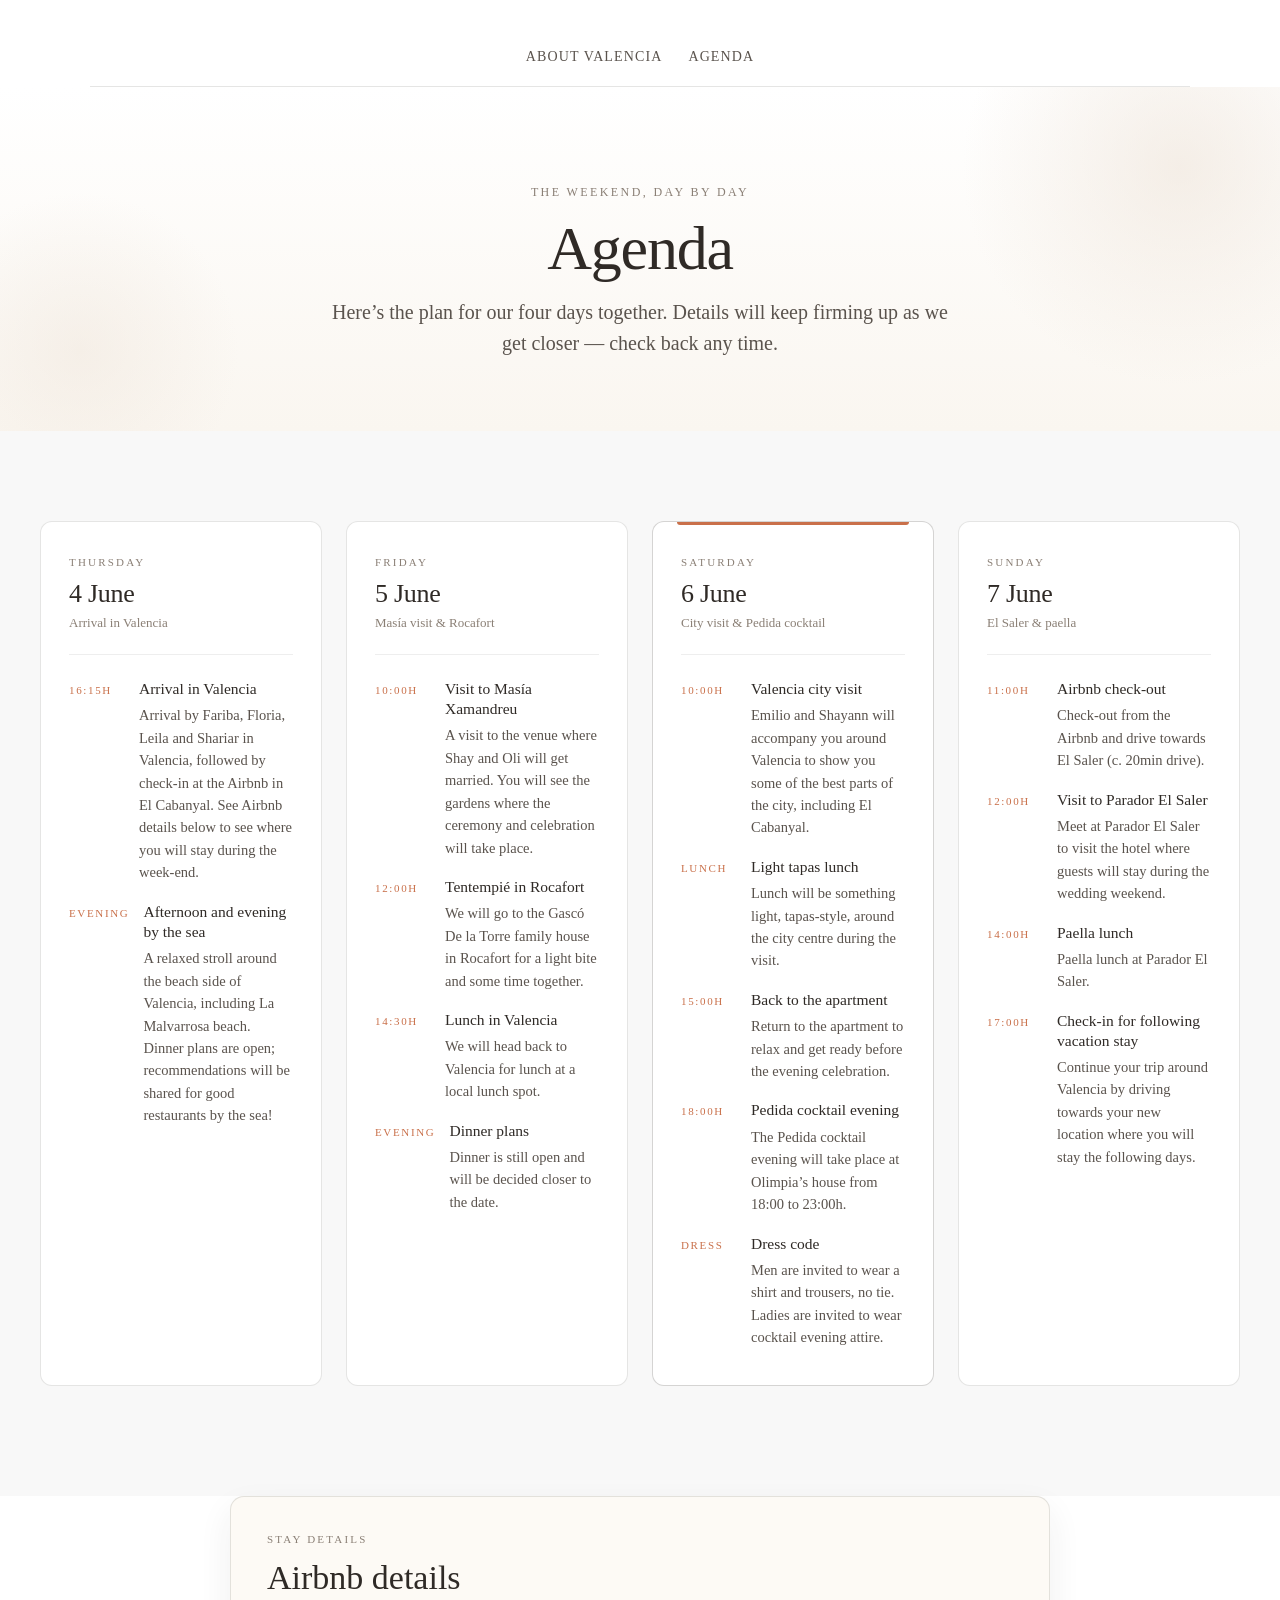
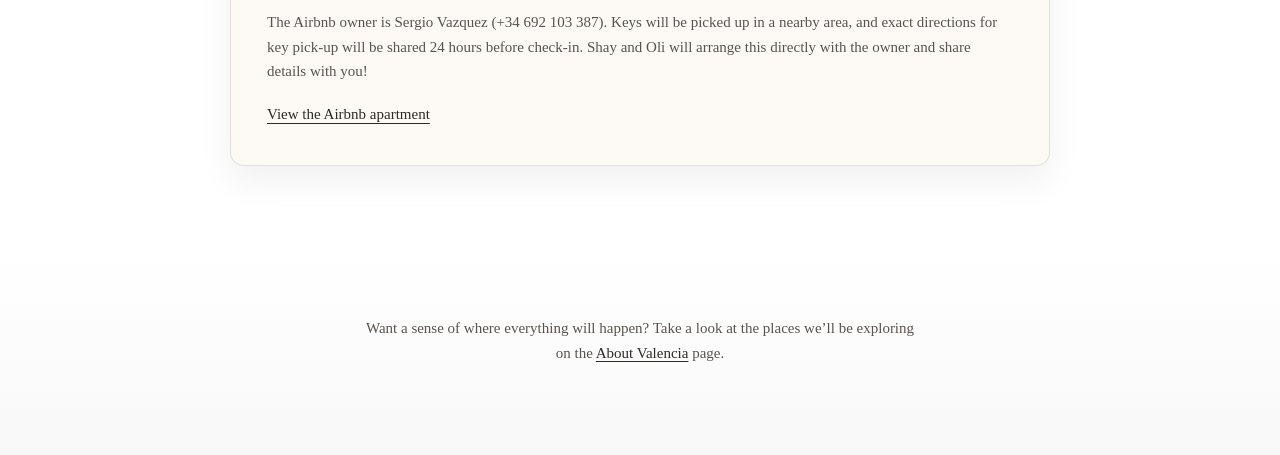
==== docs/agenda.html @ 61e5e41d "Update agenda timing" ====
<!DOCTYPE html>
<html lang="en">
<head>
  <meta charset="UTF-8" />
  <meta name="viewport" content="width=device-width, initial-scale=1.0" />
  <title>Agenda &mdash; Our Pedida Weekend</title>
  <link rel="stylesheet" href="./styles/main.css" />
  <style>
    :root {
      --dark: #2f2a26;
      --mid: #5a534d;
      --muted: #8a7f75;
      --soft-bg: #f8f8f8;
      --warm-tan: #eee4d9;
      --cream: #fdfaf5;
      --accent: #c9704a;
      --border: rgba(47, 42, 38, 0.12);
      --border-soft: rgba(47, 42, 38, 0.08);
      --border-strong: rgba(47, 42, 38, 0.2);
    }

    main section h2 { text-align: left; }
    main section { margin: 0; padding: 0; }

    /* ───────── HERO / INTRO ───────── */
    .ag-hero {
      position: relative;
      padding: 96px 24px 72px;
      text-align: center;
      background: linear-gradient(180deg, #ffffff 0%, #faf6f0 100%);
      overflow: hidden;
    }
    .ag-hero::before {
      content: '';
      position: absolute;
      top: -140px; right: -120px;
      width: 440px; height: 440px;
      border-radius: 50%;
      background: radial-gradient(circle, rgba(238, 228, 217, 0.6) 0%, transparent 70%);
      pointer-events: none;
    }
    .ag-hero::after {
      content: '';
      position: absolute;
      bottom: -80px; left: -80px;
      width: 320px; height: 320px;
      border-radius: 50%;
      background: radial-gradient(circle, rgba(238, 228, 217, 0.45) 0%, transparent 70%);
      pointer-events: none;
    }
    .ag-eyebrow {
      position: relative;
      z-index: 1;
      margin: 0 0 14px;
      font-size: 12px;
      letter-spacing: 0.2em;
      text-transform: uppercase;
      color: var(--muted);
    }
    .ag-hero h1 {
      position: relative;
      z-index: 1;
      margin: 0 0 18px;
      font-size: clamp(38px, 5.4vw, 62px);
      font-weight: 400;
      line-height: 1.0;
      letter-spacing: -0.02em;
      color: var(--dark);
      text-align: center;
    }
    .ag-hero-subtitle {
      position: relative;
      z-index: 1;
      margin: 0 auto;
      max-width: 620px;
      font-size: clamp(17px, 2vw, 20px);
      font-weight: 400;
      color: var(--mid);
      line-height: 1.55;
      text-align: center;
    }

    /* ───────── DAY GRID ───────── */
    .ag-days {
      background: var(--soft-bg);
      padding: 90px 24px 110px;
    }
    .ag-grid {
      max-width: 1200px;
      margin: 0 auto;
      display: grid;
      grid-template-columns: repeat(4, 1fr);
      gap: 24px;
    }
    .ag-day {
      position: relative;
      background: #fff;
      border: 1px solid var(--border);
      border-radius: 12px;
      padding: 32px 28px 36px;
      display: flex;
      flex-direction: column;
      min-height: 320px;
      transition: transform 0.3s ease, box-shadow 0.3s ease;
    }
    .ag-day:hover {
      transform: translateY(-2px);
      box-shadow: 0 12px 30px rgba(47, 42, 38, 0.08);
    }
    .ag-day-header {
      padding-bottom: 20px;
      margin-bottom: 24px;
      border-bottom: 1px solid var(--border-soft);
    }
    .ag-day-weekday {
      display: block;
      font-size: 11px;
      letter-spacing: 0.2em;
      text-transform: uppercase;
      color: var(--muted);
      margin: 0 0 10px;
    }
    .ag-day-date {
      display: block;
      font-size: 26px;
      font-weight: 400;
      line-height: 1;
      color: var(--dark);
      letter-spacing: -0.01em;
    }
    .ag-day-date-sub {
      display: block;
      margin-top: 6px;
      font-size: 13px;
      color: var(--muted);
    }

    .ag-slots {
      display: flex;
      flex-direction: column;
      gap: 18px;
      flex: 1;
    }
    .ag-slot {
      display: flex;
      gap: 14px;
      align-items: baseline;
    }
    .ag-slot-time {
      flex-shrink: 0;
      min-width: 56px;
      font-size: 11px;
      letter-spacing: 0.15em;
      text-transform: uppercase;
      color: var(--accent);
      font-weight: 500;
      padding-top: 2px;
    }
    .ag-slot-body strong {
      display: block;
      font-size: 15.5px;
      font-weight: 500;
      color: var(--dark);
      margin-bottom: 5px;
      line-height: 1.3;
    }
    .ag-slot-body p {
      margin: 0;
      font-size: 14.5px;
      color: var(--mid);
      line-height: 1.55;
    }

    .ag-tbd {
      font-size: 13px;
      color: var(--muted);
      font-style: italic;
      line-height: 1.5;
      margin: 0;
    }

    /* a subtle accent stripe on the "main" day to mark it — totally optional */
    .ag-day--main {
      border-color: var(--border-strong);
    }
    .ag-day--main::before {
      content: '';
      position: absolute;
      top: 0;
      left: 24px;
      right: 24px;
      height: 3px;
      background: var(--accent);
      border-radius: 0 0 3px 3px;
    }

    /* ───────── NOTE ───────── */
    .ag-note {
      background: linear-gradient(180deg, #ffffff 0%, #f8f8f8 100%);
      padding: 60px 24px 90px;
      text-align: center;
    }
    .ag-note p {
      max-width: 560px;
      margin: 0 auto;
      font-size: 15px;
      color: var(--mid);
      line-height: 1.65;
    }
    .ag-note a {
      color: var(--dark);
      text-decoration: underline;
      text-decoration-thickness: 1px;
      text-underline-offset: 3px;
    }

    /* ───────── DETAILS CARD ───────── */
    .ag-details {
      background: #ffffff;
      padding: 0 24px 90px;
    }

    .ag-details-card {
      max-width: 820px;
      margin: 0 auto;
      padding: 34px 36px 38px;
      background: var(--cream);
      border: 1px solid var(--border);
      border-radius: 14px;
      box-shadow: 0 14px 34px rgba(47, 42, 38, 0.07);
    }

    .ag-details-kicker {
      display: block;
      margin-bottom: 12px;
      font-size: 11px;
      letter-spacing: 0.2em;
      text-transform: uppercase;
      color: var(--muted);
    }

    .ag-details-card h2 {
      margin: 0 0 14px;
      font-size: clamp(26px, 3vw, 34px);
      font-weight: 400;
      color: var(--dark);
      text-align: left;
    }

    .ag-details-card p {
      margin: 0;
      font-size: 15px;
      line-height: 1.65;
      color: var(--mid);
    }

    .ag-details-link {
      margin-top: 18px !important;
    }

    .ag-details-link a {
      color: var(--dark);
      text-decoration: underline;
      text-decoration-thickness: 1px;
      text-underline-offset: 4px;
      font-size: 15px;
    }

    @media (max-width: 600px) {
      .ag-details {
        padding: 0 20px 76px;
      }

      .ag-details-card {
        padding: 28px 24px 32px;
      }
    }

    /* SCROLL REVEAL */
    .r {
      opacity: 0;
      transform: translateY(28px);
      transition: opacity 0.75s ease, transform 0.75s ease;
    }
    .r.on { opacity: 1; transform: none; }
    .d1 { transition-delay: 0.1s; }
    .d2 { transition-delay: 0.22s; }
    .d3 { transition-delay: 0.36s; }
    .d4 { transition-delay: 0.52s; }

    /* ───────── RESPONSIVE ───────── */
    @media (max-width: 1000px) {
      .ag-grid { grid-template-columns: repeat(2, 1fr); }
    }
    @media (max-width: 600px) {
      .ag-grid { grid-template-columns: 1fr; }
      .ag-days { padding: 64px 20px 80px; }
      .ag-hero { padding: 72px 20px 56px; }
    }
  </style>
</head>

<body>
  <header class="site-header">
    <nav class="main-nav">
      <a href="index.html">About Valencia</a>
      <a href="agenda.html">Agenda</a>
    </nav>
  </header>

  <main>

    <!-- ───────── HERO / INTRO ───────── -->
    <section class="ag-hero">
      <p class="ag-eyebrow">The Weekend, Day by Day</p>
      <h1>Agenda</h1>
      <p class="ag-hero-subtitle">
        Here&rsquo;s the plan for our four days together. Details will keep firming up
        as we get closer &mdash; check back any time.
      </p>
    </section>

    <!-- ───────── 4-DAY GRID ───────── -->
    <section class="ag-days">
      <div class="ag-grid">

        <!-- THURSDAY -->
        <div class="ag-day r d1">
          <div class="ag-day-header">
            <span class="ag-day-weekday">Thursday</span>
            <span class="ag-day-date">4 June</span>
            <span class="ag-day-date-sub">Arrival in Valencia</span>
          </div>

          <div class="ag-slots">
            <div class="ag-slot">
              <span class="ag-slot-time">16:15h</span>
              <div class="ag-slot-body">
                <strong>Arrival in Valencia</strong>
                <p>Arrival by Fariba, Floria, Leila and Shariar in Valencia, followed by check-in at the Airbnb in El Cabanyal. See Airbnb details below to see where you will stay during the week-end.</p>
              </div>
            </div>

            <div class="ag-slot">
              <span class="ag-slot-time">Evening</span>
              <div class="ag-slot-body">
                <strong>Afternoon and evening by the sea</strong>
                <p>A relaxed stroll around the beach side of Valencia, including La Malvarrosa beach. Dinner plans are open; recommendations will be shared for good restaurants by the sea!</p>
              </div>
            </div>
          </div>
        </div>

        <!-- FRIDAY -->
        <div class="ag-day r d2">
          <div class="ag-day-header">
            <span class="ag-day-weekday">Friday</span>
            <span class="ag-day-date">5 June</span>
            <span class="ag-day-date-sub">Masía visit & Rocafort</span>
          </div>

          <div class="ag-slots">
            <div class="ag-slot">
              <span class="ag-slot-time">10:00h</span>
              <div class="ag-slot-body">
                <strong>Visit to Masía Xamandreu</strong>
                <p>A visit to the venue where Shay and Oli will get married. You will see the gardens where the ceremony and celebration will take place.</p>
              </div>
            </div>

            <div class="ag-slot">
              <span class="ag-slot-time">12:00h</span>
              <div class="ag-slot-body">
                <strong>Tentempié in Rocafort</strong>
                <p>We will go to the Gascó De la Torre family house in Rocafort for a light bite and some time together.</p>
              </div>
            </div>

            <div class="ag-slot">
              <span class="ag-slot-time">14:30h</span>
              <div class="ag-slot-body">
                <strong>Lunch in Valencia</strong>
                <p>We will head back to Valencia for lunch at a local lunch spot.</p>
              </div>
            </div>

            <div class="ag-slot">
              <span class="ag-slot-time">Evening</span>
              <div class="ag-slot-body">
                <strong>Dinner plans</strong>
                <p>Dinner is still open and will be decided closer to the date.</p>
              </div>
            </div>
          </div>
        </div>

        <!-- SATURDAY -->
        <div class="ag-day ag-day--main r d3">
          <div class="ag-day-header">
            <span class="ag-day-weekday">Saturday</span>
            <span class="ag-day-date">6 June</span>
            <span class="ag-day-date-sub">City visit & Pedida cocktail</span>
          </div>

          <div class="ag-slots">
            <div class="ag-slot">
              <span class="ag-slot-time">10:00h</span>
              <div class="ag-slot-body">
                <strong>Valencia city visit</strong>
                <p>Emilio and Shayann will accompany you around Valencia to show you some of the best parts of the city, including El Cabanyal.</p>
              </div>
            </div>

            <div class="ag-slot">
              <span class="ag-slot-time">Lunch</span>
              <div class="ag-slot-body">
                <strong>Light tapas lunch</strong>
                <p>Lunch will be something light, tapas-style, around the city centre during the visit.</p>
              </div>
            </div>

            <div class="ag-slot">
              <span class="ag-slot-time">15:00h</span>
              <div class="ag-slot-body">
                <strong>Back to the apartment</strong>
                <p>Return to the apartment to relax and get ready before the evening celebration.</p>
              </div>
            </div>

            <div class="ag-slot">
              <span class="ag-slot-time">18:00h</span>
              <div class="ag-slot-body">
                <strong>Pedida cocktail evening</strong>
                <p>The Pedida cocktail evening will take place at Olimpia’s house from 18:00 to 23:00h.</p>
              </div>
            </div>

            <div class="ag-slot">
              <span class="ag-slot-time">Dress</span>
              <div class="ag-slot-body">
                <strong>Dress code</strong>
                <p>Men are invited to wear a shirt and trousers, no tie. Ladies are invited to wear cocktail evening attire.</p>
              </div>
            </div>
          </div>
        </div>

        <!-- SUNDAY -->
        <div class="ag-day r d4">
          <div class="ag-day-header">
            <span class="ag-day-weekday">Sunday</span>
            <span class="ag-day-date">7 June</span>
            <span class="ag-day-date-sub">El Saler & paella</span>
          </div>

          <div class="ag-slots">
            <div class="ag-slot">
              <span class="ag-slot-time">11:00h</span>
              <div class="ag-slot-body">
                <strong>Airbnb check-out</strong>
                <p>Check-out from the Airbnb and drive towards El Saler (c. 20min drive).</p>
              </div>
            </div>

            <div class="ag-slot">
              <span class="ag-slot-time">12:00h</span>
              <div class="ag-slot-body">
                <strong>Visit to Parador El Saler</strong>
                <p>Meet at Parador El Saler to visit the hotel where guests will stay during the wedding weekend.</p>
              </div>
            </div>

            <div class="ag-slot">
              <span class="ag-slot-time">14:00h</span>
              <div class="ag-slot-body">
                <strong>Paella lunch</strong>
                <p>Paella lunch at Parador El Saler.</p>
              </div>
            </div>

            <div class="ag-slot">
              <span class="ag-slot-time">17:00h</span>
              <div class="ag-slot-body">
                <strong>Check-in for following vacation stay</strong>
                <p>Continue your trip around Valencia by driving towards your new location where you will stay the following days.</p>
              </div>
            </div>
          </div>
        </div>

      </div>
    </section>

    <!-- ───────── AIRBNB DETAILS ───────── -->
    <section class="ag-details">
      <div class="ag-details-card r">
        <span class="ag-details-kicker">Stay details</span>
        <h2>Airbnb details</h2>
        <p>
          The Airbnb owner is Sergio Vazquez (+34 692 103 387). Keys will be picked up
          in a nearby area, and exact directions for key pick-up will be shared 24 hours
          before check-in. Shay and Oli will arrange this directly with the owner and share details with you!
        </p>

        <p class="ag-details-link">
          <a href="https://www.airbnb.fr/rooms/1214358333175809267?source_impression_id=p3_1777212299_P3aFvjRZ6DGGlvDg" target="_blank" rel="noopener noreferrer">
            View the Airbnb apartment
          </a>
        </p>
      </div>
    </section>

    <!-- ───────── FOOTER NOTE ───────── -->
    <section class="ag-note">
      <p class="r">
        Want a sense of where everything will happen? Take a look at the places we&rsquo;ll
        be exploring on the <a href="index.html">About Valencia</a> page.
      </p>
    </section>

  </main>

  <script>
    // Fade-in on scroll, same pattern as event-details.html
    (function () {
      var obs = new IntersectionObserver(function (entries) {
        entries.forEach(function (e) {
          if (e.isIntersecting) {
            e.target.classList.add('on');
            obs.unobserve(e.target);
          }
        });
      }, { threshold: 0.1 });
      document.querySelectorAll('.r').forEach(function (el) { obs.observe(el); });
    })();
  </script>
</body>
</html>
---- docs/styles/main.css ----
* {
    box-sizing: border-box;
  }
  
  html {
    scroll-behavior: smooth;
  }
  
  body {
    margin: 0;
    font-family: "Georgia", "Times New Roman", serif;
    background-color: #ffffff;
    color: #2f2a26;
    line-height: 1.6;
  }
  
  a {
    color: inherit;
  }
  
  img {
    max-width: 100%;
    display: block;
  }
  
  main {
    width: 100%;
  }
  
  /* ---------- Header ---------- */
  .site-header {
    position: sticky;
    top: 0;
    z-index: 1000;
    padding: 28px 24px 0;
    background-color: #ffffff;
  }
  
  .main-nav {
    max-width: 1100px;
    margin: 0 auto;
    padding: 18px 0;
    border-bottom: 1px solid rgba(47, 42, 38, 0.12);
    display: flex;
    justify-content: center;
    flex-wrap: wrap;
    gap: 26px;
    background-color: #ffffff;
  }
  
  .main-nav a {
    text-decoration: none;
    font-size: 14px;
    letter-spacing: 0.08em;
    text-transform: uppercase;
    color: #5a534d;
  }
  
  .main-nav a:hover {
    color: #1f1a17;
  }
  
  /* ---------- Hero ---------- */
  .hero {
    width: 100%;
    margin: 0;
    padding: 0;
    text-align: center;
  }
  
  .hero-fullscreen {
    padding-bottom: 0;
  }
  
  .hero-fullscreen .hero-image {
    position: relative;
    width: 100%;
    height: 92vh;
    min-height: 560px;
    overflow: hidden;
  }
  
  .hero-fullscreen .hero-image img {
    width: 100%;
    height: 100%;
    object-fit: cover;
  }
  
  .hero-gradient {
    position: absolute;
    left: 0;
    right: 0;
    bottom: 0;
    height: 45%;
    background: linear-gradient(
      to bottom,
      rgba(0, 0, 0, 0) 0%,
      rgba(0, 0, 0, 0.35) 55%,
      rgba(0, 0, 0, 0.7) 100%
    );
    pointer-events: none;
    z-index: 1;
  }
  
  .hero-overlay-bottom {
    position: absolute;
    bottom: 9%;
    left: 50%;
    transform: translateX(-50%);
    text-align: center;
    width: calc(100% - 48px);
    max-width: 760px;
    padding: 0 24px;
    z-index: 2;
  }
  
  .eyebrow,
  .section-label,
  .map-step-label {
    margin: 0 0 16px;
    font-size: 12px;
    letter-spacing: 0.2em;
    text-transform: uppercase;
    color: #8a7f75;
  }
  
  .hero-overlay-bottom .eyebrow {
    color: #ffffff;
    text-shadow: 0 2px 12px rgba(0, 0, 0, 0.28);
  }
  
  .hero-overlay-bottom h1 {
    margin: 0;
    font-size: clamp(36px, 6vw, 78px);
    font-weight: 400;
    line-height: 1;
    letter-spacing: -0.02em;
    color: #ffffff;
    text-shadow: 0 2px 18px rgba(0, 0, 0, 0.4);
  }
  
  .hero-date-line {
    margin: 20px 0 6px;
    font-size: clamp(16px, 1.8vw, 20px);
    letter-spacing: 0.24em;
    text-transform: uppercase;
    color: #ffffff;
    text-shadow: 0 2px 14px rgba(0, 0, 0, 0.4);
  }
  
  .hero-location-line {
    margin: 0;
    font-size: clamp(12px, 1.2vw, 14px);
    letter-spacing: 0.3em;
    text-transform: uppercase;
    color: #ffffff;
    opacity: 0.92;
    text-shadow: 0 2px 14px rgba(0, 0, 0, 0.4);
  }
  
  @keyframes heroFadeIn {
    from { opacity: 0; }
    to { opacity: 1; }
  }
  
  @keyframes heroZoom {
    from { transform: scale(1.08); }
    to { transform: scale(1); }
  }
  
  @keyframes overlayRise {
    from { opacity: 0; transform: translateX(-50%) translateY(18px); }
    to { opacity: 1; transform: translateX(-50%) translateY(0); }
  }
  
  @keyframes scrollBounce {
    0%, 100% { transform: translate(-50%, 0); opacity: 0.85; }
    50% { transform: translate(-50%, 8px); opacity: 1; }
  }
  
  .hero-animate {
    animation: heroFadeIn 1.2s ease-out both;
  }
  
  .hero-animate img {
    animation: heroZoom 9s ease-out both;
  }
  
  .hero-animate .hero-overlay-bottom {
    animation: overlayRise 1.4s ease-out 0.5s both;
  }
  
  .scroll-indicator {
    position: absolute;
    left: 50%;
    bottom: 32px;
    transform: translateX(-50%);
    display: flex;
    flex-direction: column;
    align-items: center;
    gap: 8px;
    color: #ffffff;
    text-decoration: none;
    z-index: 3;
    animation: scrollBounce 2.2s ease-in-out infinite;
  }
  
  .scroll-indicator-label {
    font-size: 11px;
    letter-spacing: 0.3em;
    text-transform: uppercase;
    text-shadow: 0 2px 10px rgba(0, 0, 0, 0.35);
  }
  
  .scroll-indicator-arrow {
    width: 1px;
    height: 38px;
    background: linear-gradient(to bottom, rgba(255, 255, 255, 0.9), rgba(255, 255, 255, 0));
  }
  
  .scroll-indicator-arrow::after {
    content: "";
    display: block;
    width: 10px;
    height: 10px;
    margin: 30px auto 0;
    border-right: 1px solid rgba(255, 255, 255, 0.9);
    border-bottom: 1px solid rgba(255, 255, 255, 0.9);
    transform: rotate(45deg);
  }
  
  /* ---------- Title block ---------- */
  .hero-title-block {
    text-align: center;
    padding: 64px 24px 40px;
    background: linear-gradient(180deg, #ffffff 0%, #f8f8f8 100%);
    position: relative;
    overflow: hidden;
  }
  
  .hero-title-block::before {
    content: "";
    position: absolute;
    top: -120px;
    right: -100px;
    width: 420px;
    height: 420px;
    border-radius: 50%;
    background: radial-gradient(circle, rgba(238, 228, 217, 0.55) 0%, transparent 70%);
    pointer-events: none;
  }
  
  .hero-title-block::after {
    content: "";
    position: absolute;
    bottom: -80px;
    left: -80px;
    width: 320px;
    height: 320px;
    border-radius: 50%;
    background: radial-gradient(circle, rgba(238, 228, 217, 0.45) 0%, transparent 70%);
    pointer-events: none;
  }
  
  .hero-title-eyebrow {
    margin: 0 0 14px;
    font-size: 12px;
    letter-spacing: 0.2em;
    text-transform: uppercase;
    color: #8a7f75;
    position: relative;
    z-index: 1;
  }
  
  .hero-title-block h1 {
    margin: 0 0 14px;
    font-size: clamp(34px, 4.6vw, 54px);
    font-weight: 400;
    line-height: 1;
    letter-spacing: -0.02em;
    color: #2f2a26;
    position: relative;
    z-index: 1;
  }
  
  .hero-title-subtitle {
    margin: 0;
    font-size: clamp(16px, 1.8vw, 19px);
    color: #5a534d;
    line-height: 1.5;
    position: relative;
    z-index: 1;
  }
  
  /* ---------- General sections ---------- */
  .overview-section,
  .map-story-section,
  .planning-section {
    padding: 80px 24px 90px;
  }
  
  .overview-heading,
  .map-story-intro,
  .planning-card,
  .weekend-table,
  .map-story-layout {
    max-width: 1100px;
    margin-left: auto;
    margin-right: auto;
  }
  
  .overview-heading {
    margin-bottom: 24px;
  }
  
  .overview-heading .section-label,
  .overview-heading h2 {
    text-align: center;
  }
  
  section h2 {
    margin: 0 0 12px;
    font-size: clamp(34px, 4vw, 54px);
    font-weight: 400;
    line-height: 1.05;
  }
  
  .map-story-intro {
    max-width: 760px;
    text-align: center;
    margin-bottom: 42px;
  }
  
  .map-story-intro p,
  .planning-card p {
    font-size: 18px;
    color: #5a534d;
  }
  
  /* ---------- Agenda table ---------- */
  .weekend-table {
    width: 100%;
    max-width: 900px;
    margin-top: 30px;
    border-collapse: collapse;
    background-color: #fff;
    color: #111;
    font-size: 0.98rem;
  }
  
  .weekend-table th,
  .weekend-table td {
    padding: 18px 20px;
    text-align: left;
    vertical-align: top;
    border-bottom: 1px solid #d9d9d9;
  }
  
  .weekend-table th {
    font-weight: 600;
    text-transform: uppercase;
    letter-spacing: 0.08em;
    font-size: 0.78rem;
    color: #444;
  }
  
  .weekend-table tr:first-child th {
    border-top: 1px solid #111;
  }
  
  .weekend-table tr:last-child td {
    border-bottom: 1px solid #111;
  }
  
  .weekend-table td:first-child {
    width: 18%;
    font-weight: 600;
    white-space: nowrap;
  }
  
  .weekend-table td:nth-child(2) {
    width: 30%;
  }
  
  .weekend-table td:nth-child(3) {
    width: 52%;
  }
  
  /* ---------- Map story ---------- */
  .map-story-layout {
    display: grid;
    grid-template-columns: minmax(0, 1.05fr) minmax(320px, 0.95fr);
    gap: 46px;
    align-items: start;
  }
  
  .map-visual {
    position: relative;
  }
  
  .map-visual-sticky {
    position: sticky;
    top: 118px;
  }
  
  .map-frame {
    position: relative;
    width: 100%;
    border-radius: 28px;
    overflow: hidden;
    background: #f8f8f8;
    border: 1px solid rgba(47, 42, 38, 0.08);
    box-shadow: 0 18px 50px rgba(47, 42, 38, 0.08);
  }
  
  .map-image {
    width: 100%;
    height: auto;
  }
  
  .map-pin {
    position: absolute;
    width: 28px;
    height: 28px;
    border-radius: 50%;
    border: 1px solid rgba(255, 255, 255, 0.95);
    background: #b9715c;
    box-shadow: 0 10px 24px rgba(47, 42, 38, 0.2);
    cursor: pointer;
    transform: translate(-50%, -50%) scale(0.94);
    transition: transform 0.25s ease, box-shadow 0.25s ease, background-color 0.25s ease;
    z-index: 5;
  }
  
  .map-pin::before {
    content: "";
    position: absolute;
    inset: 6px;
    border-radius: 50%;
    background: rgba(255, 255, 255, 0.92);
  }
  
  .map-pin::after {
    content: attr(data-step);
    position: absolute;
    inset: 0;
    display: grid;
    place-items: center;
    font-size: 12px;
    color: #7b4d40;
    font-weight: 400;
  }
  
  .map-pin:hover,
  .map-pin.is-active {
    transform: translate(-50%, -50%) scale(1.12);
    box-shadow: 0 16px 30px rgba(47, 42, 38, 0.26);
    background: #9f5d4b;
  }
  
  .pin-1 { top: 86.5%; left: 84.5%; }
  .pin-2 { top: 40.5%; left: 57%; }
  .pin-3 { top: 44%; left: 79%; }
  .pin-4 { top: 33%; left: 25.5%; }
  .pin-5 { top: 14.5%; left: 46%; }
  
  .map-callout {
    position: absolute;
    max-width: 270px;
    padding: 18px 18px 18px 20px;
    border-radius: 20px;
    background: rgba(255, 252, 247, 0.94);
    border: 1px solid rgba(47, 42, 38, 0.12);
    box-shadow: 0 16px 36px rgba(47, 42, 38, 0.12);
    opacity: 0;
    visibility: hidden;
    transform: translateY(16px);
    transition: opacity 0.35s ease, transform 0.35s ease, visibility 0.35s ease;
    z-index: 4;
  }
  
  .map-callout.is-visible {
    opacity: 1;
    visibility: visible;
    transform: translateY(0);
  }
  
  .map-callout-number {
    display: inline-flex;
    align-items: center;
    justify-content: center;
    width: 30px;
    height: 30px;
    margin-bottom: 10px;
    border-radius: 50%;
    background: #b9715c;
    color: #ffffff;
    font-size: 13px;
  }
  
  .map-callout h3 {
    margin: 0 0 8px;
    font-size: 26px;
    font-weight: 400;
    line-height: 1.05;
  }
  
  .map-callout p {
    margin: 0;
    font-size: 15px;
    color: #5a534d;
    line-height: 1.55;
  }
  
  .callout-1 { right: 3.5%; bottom: 8%; }
  .callout-2 { left: 48%; top: 36%; }
  .callout-3 { right: 2.5%; top: 31%; }
  .callout-4 { left: 4%; top: 22%; }
  .callout-5 { left: 30%; top: 5%; }
  
  .map-story-steps {
    display: flex;
    flex-direction: column;
    gap: 26px;
    padding-top: 12px;
  }
  
  .map-step {
    min-height: 72vh;
    display: flex;
    flex-direction: column;
    justify-content: center;
    padding: 42px 36px;
    border-radius: 28px;
    background: #fbfbfb;
    border: 1px solid rgba(47, 42, 38, 0.08);
    opacity: 0.45;
    transform: scale(0.985);
    transition: opacity 0.3s ease, transform 0.3s ease, background-color 0.3s ease;
  }
  
  .map-step.is-active {
    opacity: 1;
    transform: scale(1);
    background: #ffffff;
  }
  
  .map-step h3 {
    margin: 0 0 16px;
    font-size: clamp(30px, 3vw, 42px);
    font-weight: 400;
    line-height: 1.08;
  }
  
  .map-step p {
    margin: 0 0 16px;
    font-size: 18px;
    color: #5a534d;
  }
  
  .map-step-note {
    color: #7c7269;
    font-style: italic;
  }
  
  /* ---------- About Valencia ---------- */
  .planning-card {
    background: #f8f8f8;
    border-radius: 32px;
    padding: 48px 40px;
    text-align: center;
  }
  
  .planning-links {
    margin-top: 28px;
    display: flex;
    justify-content: center;
    gap: 20px;
    flex-wrap: wrap;
  }
  
  .planning-links a {
    text-decoration: none;
    border-bottom: 1px solid rgba(47, 42, 38, 0.2);
    padding-bottom: 3px;
  }
  
  /* ---------- Contact stripe ---------- */
  .contact-stripe {
    margin: 0;
    padding: 56px 24px 72px;
    text-align: center;
    background: #ececec;
    border-top: 1px solid rgba(47, 42, 38, 0.08);
  }
  
  .contact-stripe .contact-lead {
    margin: 0 0 18px;
    font-size: 20px;
    color: #2f2a26;
    text-align: center;
  }
  
  .contact-stripe .contact-details {
    margin: 0 auto;
    max-width: 900px;
    font-size: 16px;
    color: #4d4640;
    line-height: 1.9;
    text-align: center;
  }
  
  .contact-stripe .contact-divider {
    margin: 0 14px;
    color: #9a9a9a;
  }
  
  .contact-stripe .contact-item {
    white-space: nowrap;
  }
  
  /* ---------- Reduced motion ---------- */
  @media (prefers-reduced-motion: reduce) {
    .hero-animate,
    .hero-animate img,
    .hero-animate .hero-overlay-bottom,
    .scroll-indicator {
      animation: none;
    }
  
    html {
      scroll-behavior: auto;
    }
  
    .map-callout,
    .map-pin,
    .map-step {
      transition: none;
    }
  }
  
  /* ---------- Responsive ---------- */
  @media (max-width: 1100px) {
    .map-story-layout {
      grid-template-columns: 1fr;
      gap: 36px;
    }
  
    .map-visual-sticky {
      position: relative;
      top: 0;
    }
  
    .map-story-steps {
      padding-top: 0;
    }
  
    .map-step {
      min-height: auto;
    }
  }
  
  @media (max-width: 700px) {
    .site-header {
      padding: 20px 16px 0;
    }
  
    .main-nav {
      gap: 16px;
      padding: 16px 0;
    }
  
    .main-nav a {
      font-size: 12px;
      letter-spacing: 0.07em;
    }
  
    .hero-fullscreen .hero-image {
      height: 88vh;
      min-height: 520px;
    }
  
    .hero-gradient {
      height: 50%;
    }
  
    .hero-overlay-bottom {
      bottom: 7%;
      width: calc(100% - 32px);
      padding: 0 16px;
    }
  
    .hero-overlay-bottom h1 {
      font-size: clamp(34px, 10vw, 54px);
    }
  
    .hero-date-line {
      font-size: 14px;
      letter-spacing: 0.2em;
      margin-top: 14px;
    }
  
    .hero-location-line {
      font-size: 11px;
      letter-spacing: 0.24em;
    }
  
    .hero-title-block {
      padding: 44px 20px 32px;
    }
  
    .overview-section,
    .map-story-section,
    .planning-section {
      padding: 64px 20px 72px;
    }
  
    section h2 {
      font-size: 30px;
    }
  
    .weekend-table th,
    .weekend-table td {
      padding: 14px 12px;
      font-size: 14px;
    }
  
    .map-callout {
      display: none;
    }
  
    .map-step {
      padding: 30px 22px;
    }
  
    .map-step h3 {
      font-size: 30px;
    }
  
    .map-step p {
      font-size: 17px;
    }
  
    .contact-stripe {
      padding: 44px 20px 56px;
    }
  
    .contact-stripe .contact-divider {
      display: block;
      margin: 4px 0;
    }
  
    .contact-stripe .contact-item {
      display: inline-block;
    }
  }
  .map-story-layout {
    display: grid;
    grid-template-columns: minmax(320px, 1.05fr) minmax(280px, 0.95fr);
    gap: 3rem;
    align-items: start;
  }
  
  .map-visual-sticky {
    position: sticky;
    top: 6rem;
  }
  
  .map-step {
    min-height: 72vh;
    display: flex;
    flex-direction: column;
    justify-content: center;
    padding: 2rem 0;
    border-top: 1px solid rgba(47, 42, 38, 0.08);
  }
  
  .map-step:first-child {
    border-top: none;
  }
  
  .map-step.is-active {
    opacity: 1;
  }
  
  .map-callout {
    opacity: 0;
    transform: translateY(12px);
    transition: opacity 0.35s ease, transform 0.35s ease;
    pointer-events: none;
  }
  
  .map-callout.is-visible {
    opacity: 1;
    transform: translateY(0);
  }
  
  .map-pin {
    opacity: 0.35;
    transform: scale(0.9);
    transition: opacity 0.3s ease, transform 0.3s ease;
  }
  
  .map-pin.is-active {
    opacity: 1;
    transform: scale(1);
  }
  
  @media (max-width: 900px) {
    .map-story-layout {
      grid-template-columns: 1fr;
    }
  
    .map-visual-sticky {
      position: relative;
      top: auto;
    }
  
    .map-step {
      min-height: auto;
      padding: 1.5rem 0;
    }
  }
  .place-story {
    max-width: 1180px;
    margin: 0 auto;
    padding: 5rem 2rem;
    display: grid;
    grid-template-columns: 1.1fr 0.9fr;
    gap: 3rem;
    align-items: center;
    border-top: 1px solid rgba(47, 42, 38, 0.08);
  }
  
  .place-story-image img {
    width: 100%;
    display: block;
  }
  
  .place-story-copy h2 {
    margin-bottom: 1rem;
  }
  
  .place-story-copy p {
    margin-bottom: 1rem;
    line-height: 1.7;
  }
  
  @media (max-width: 900px) {
    .place-story {
      grid-template-columns: 1fr;
      padding: 3rem 1.25rem;
    }
  }
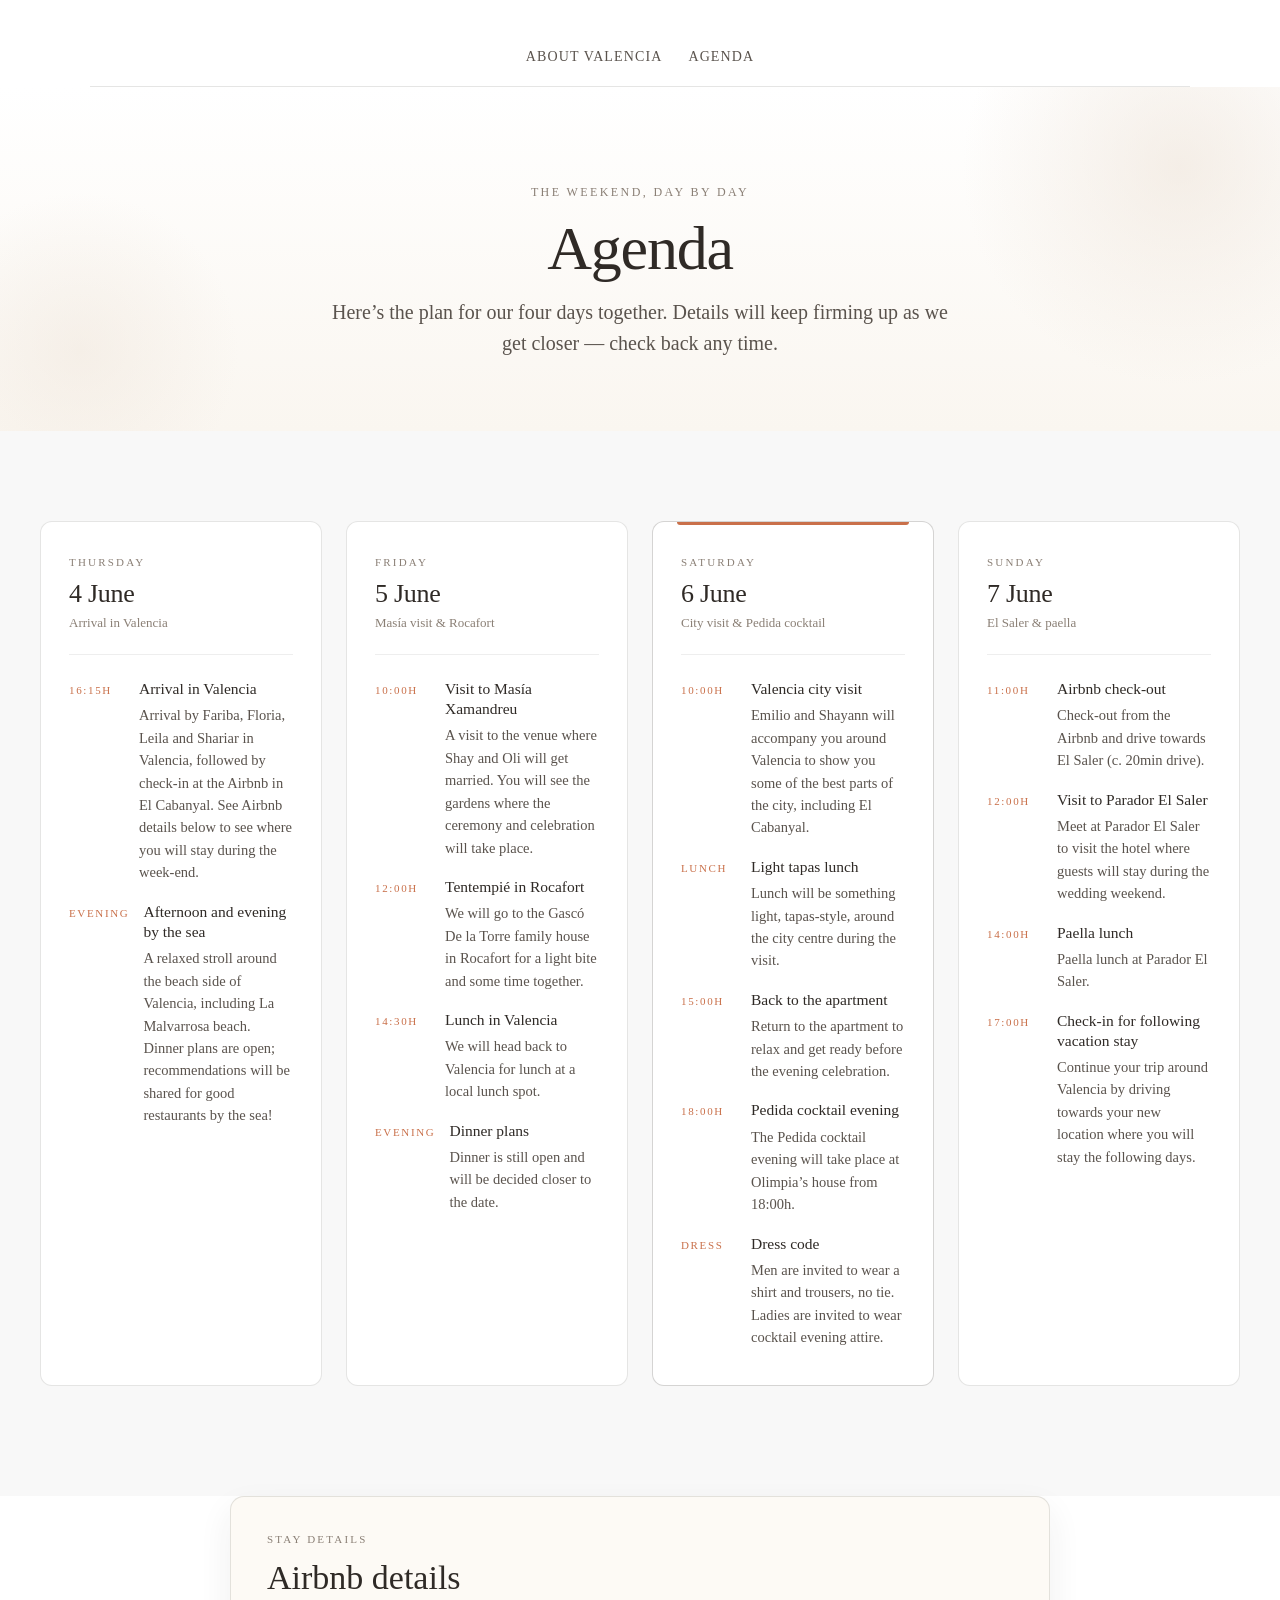
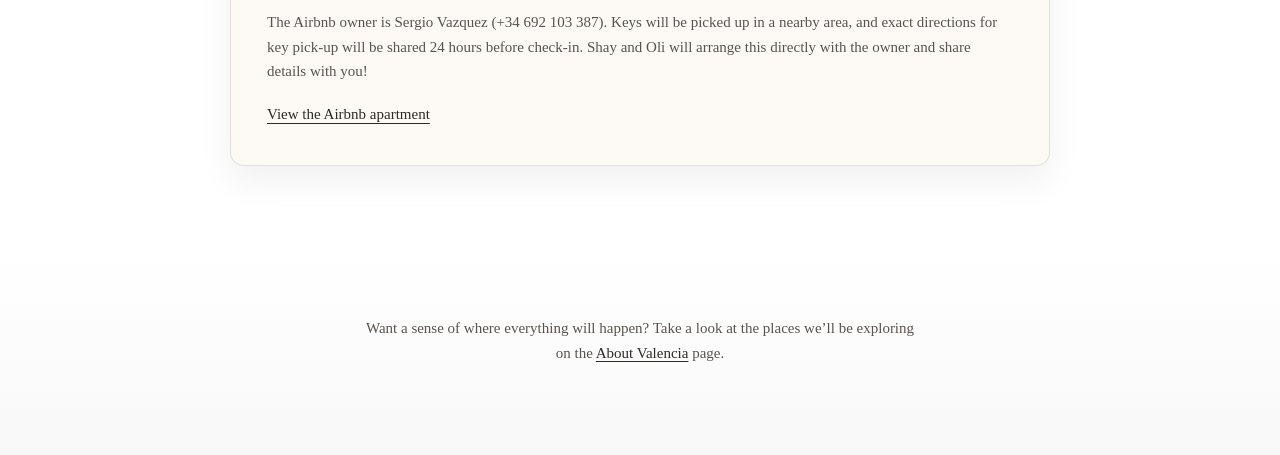
==== commit 8cc515b2: "Update agenda time" ====
--- a/docs/agenda.html
+++ b/docs/agenda.html
@@ -431,7 +431,7 @@
               <span class="ag-slot-time">18:00h</span>
               <div class="ag-slot-body">
                 <strong>Pedida cocktail evening</strong>
-                <p>The Pedida cocktail evening will take place at Olimpia’s house from 18:00 to 23:00h.</p>
+                <p>The Pedida cocktail evening will take place at Olimpia’s house from 18:00h.</p>
               </div>
             </div>
 
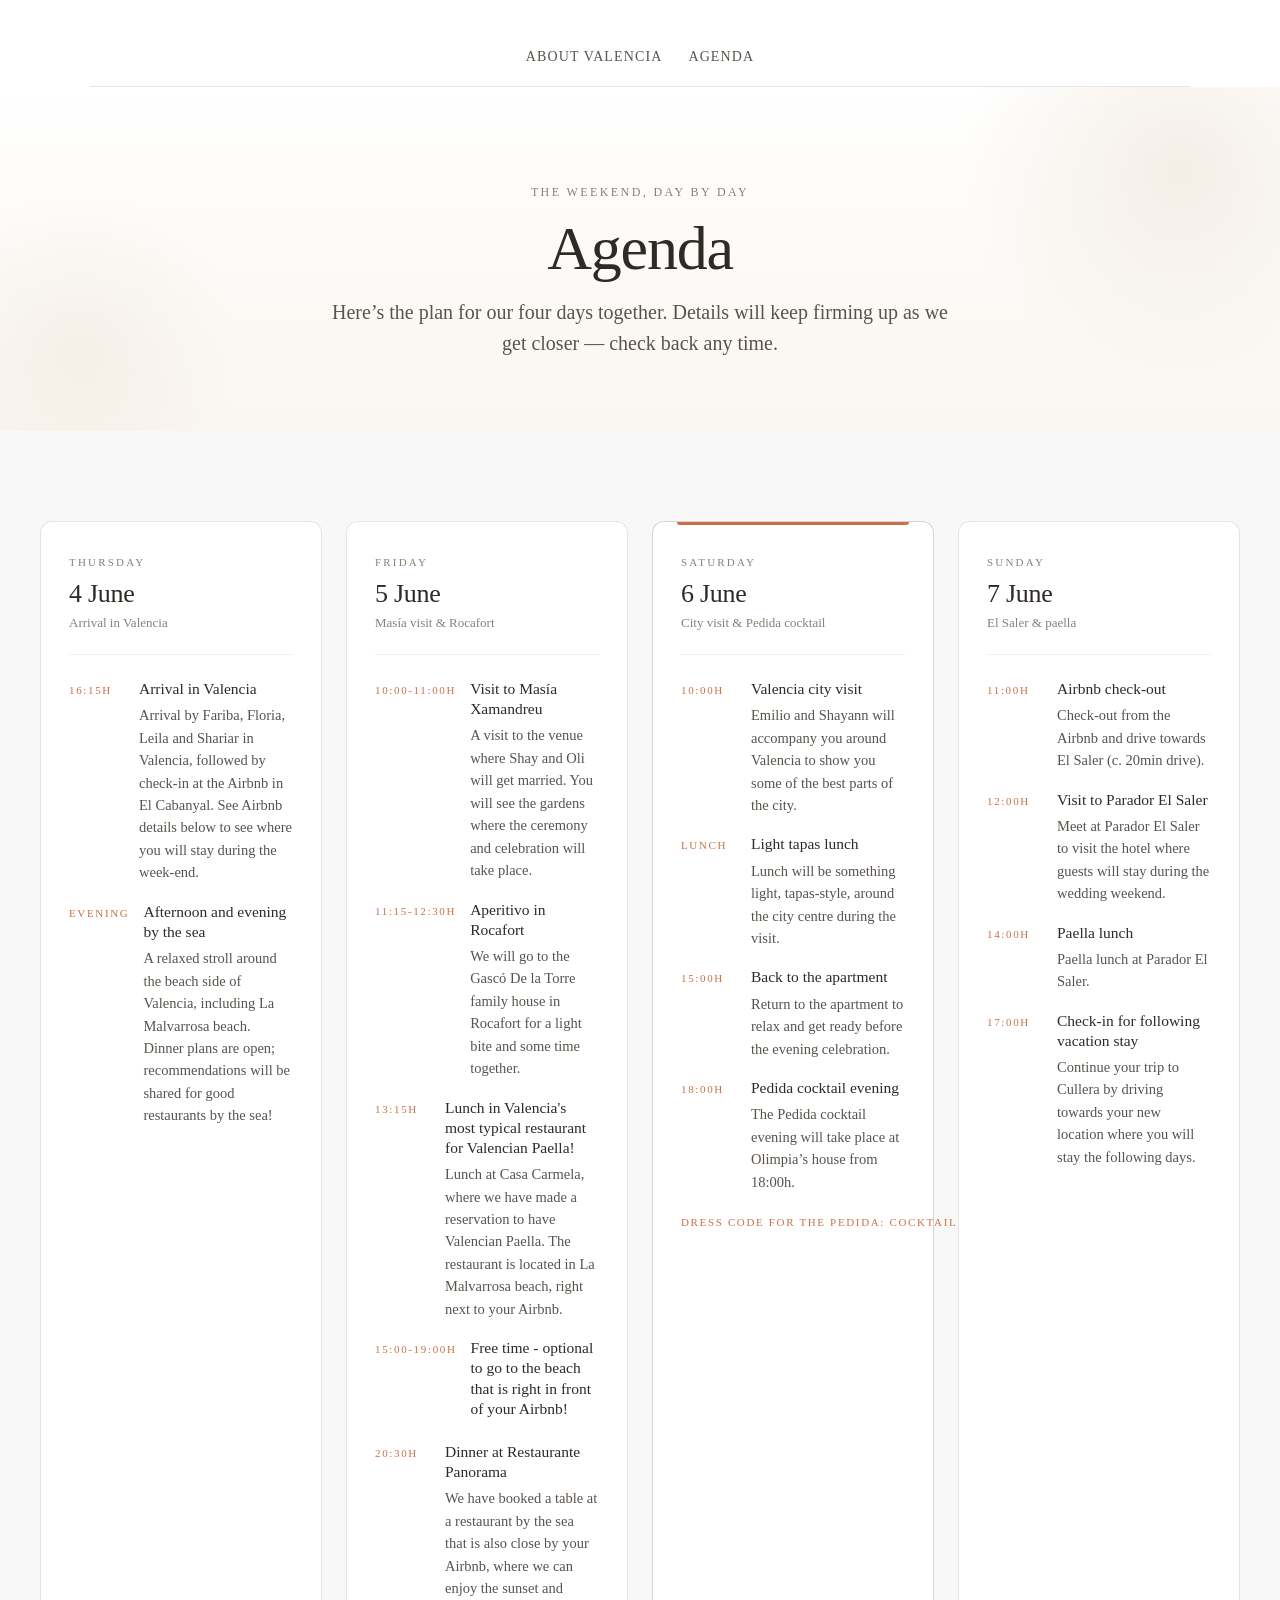
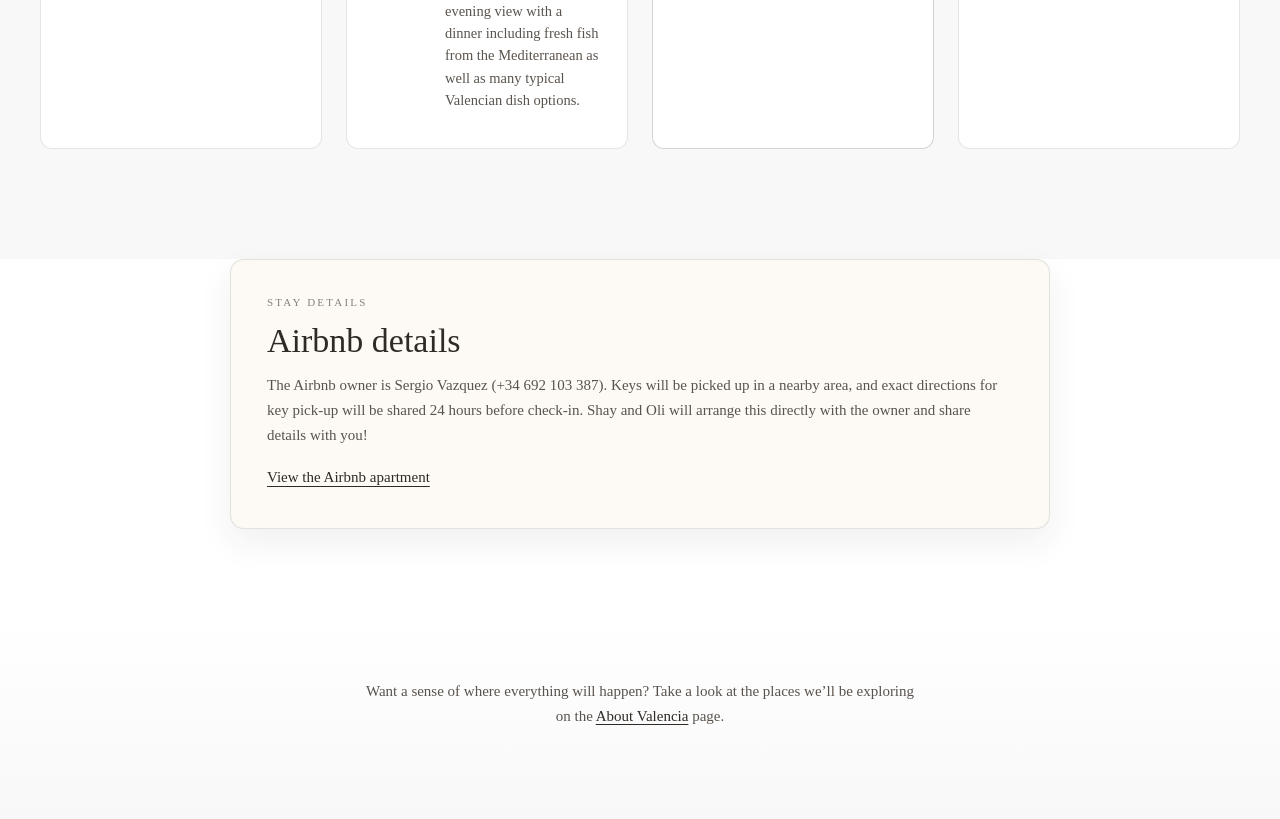
==== commit 803f2bee: "Update pedida weekend agenda" ====
--- a/docs/agenda.html
+++ b/docs/agenda.html
@@ -361,7 +361,7 @@
 
           <div class="ag-slots">
             <div class="ag-slot">
-              <span class="ag-slot-time">10:00h</span>
+              <span class="ag-slot-time">10:00-11:00h</span>
               <div class="ag-slot-body">
                 <strong>Visit to Masía Xamandreu</strong>
                 <p>A visit to the venue where Shay and Oli will get married. You will see the gardens where the ceremony and celebration will take place.</p>
@@ -369,26 +369,33 @@
             </div>
 
             <div class="ag-slot">
-              <span class="ag-slot-time">12:00h</span>
-              <div class="ag-slot-body">
-                <strong>Tentempié in Rocafort</strong>
+              <span class="ag-slot-time">11:15-12:30h</span>
+              <div class="ag-slot-body">
+                <strong>Aperitivo in Rocafort</strong>
                 <p>We will go to the Gascó De la Torre family house in Rocafort for a light bite and some time together.</p>
               </div>
             </div>
 
             <div class="ag-slot">
-              <span class="ag-slot-time">14:30h</span>
-              <div class="ag-slot-body">
-                <strong>Lunch in Valencia</strong>
-                <p>We will head back to Valencia for lunch at a local lunch spot.</p>
-              </div>
-            </div>
-
-            <div class="ag-slot">
-              <span class="ag-slot-time">Evening</span>
-              <div class="ag-slot-body">
-                <strong>Dinner plans</strong>
-                <p>Dinner is still open and will be decided closer to the date.</p>
+              <span class="ag-slot-time">13:15h</span>
+              <div class="ag-slot-body">
+                <strong>Lunch in Valencia's most typical restaurant for Valencian Paella!</strong>
+                <p>Lunch at Casa Carmela, where we have made a reservation to have Valencian Paella. The restaurant is located in La Malvarrosa beach, right next to your Airbnb.</p>
+              </div>
+            </div>
+
+            <div class="ag-slot">
+              <span class="ag-slot-time">15:00-19:00h</span>
+              <div class="ag-slot-body">
+                <strong>Free time - optional to go to the beach that is right in front of your Airbnb! </strong>
+                              </div>
+            </div>
+
+            <div class="ag-slot">
+              <span class="ag-slot-time">20:30h</span>
+              <div class="ag-slot-body">
+                <strong>Dinner at Restaurante Panorama</strong>
+                <p>We have booked a table at a restaurant by the sea that is also close by your Airbnb, where we can enjoy the sunset and evening view with a dinner including fresh fish from the Mediterranean as well as many typical Valencian dish options.</p>
               </div>
             </div>
           </div>
@@ -407,7 +414,7 @@
               <span class="ag-slot-time">10:00h</span>
               <div class="ag-slot-body">
                 <strong>Valencia city visit</strong>
-                <p>Emilio and Shayann will accompany you around Valencia to show you some of the best parts of the city, including El Cabanyal.</p>
+                <p>Emilio and Shayann will accompany you around Valencia to show you some of the best parts of the city.</p>
               </div>
             </div>
 
@@ -436,7 +443,7 @@
             </div>
 
             <div class="ag-slot">
-              <span class="ag-slot-time">Dress</span>
+              <span class="ag-slot-time">Dress code for the Pedida: Cocktail attire</span>
               <div class="ag-slot-body">
                 <strong>Dress code</strong>
                 <p>Men are invited to wear a shirt and trousers, no tie. Ladies are invited to wear cocktail evening attire.</p>
@@ -482,7 +489,7 @@
               <span class="ag-slot-time">17:00h</span>
               <div class="ag-slot-body">
                 <strong>Check-in for following vacation stay</strong>
-                <p>Continue your trip around Valencia by driving towards your new location where you will stay the following days.</p>
+                <p>Continue your trip to Cullera by driving towards your new location where you will stay the following days.</p>
               </div>
             </div>
           </div>
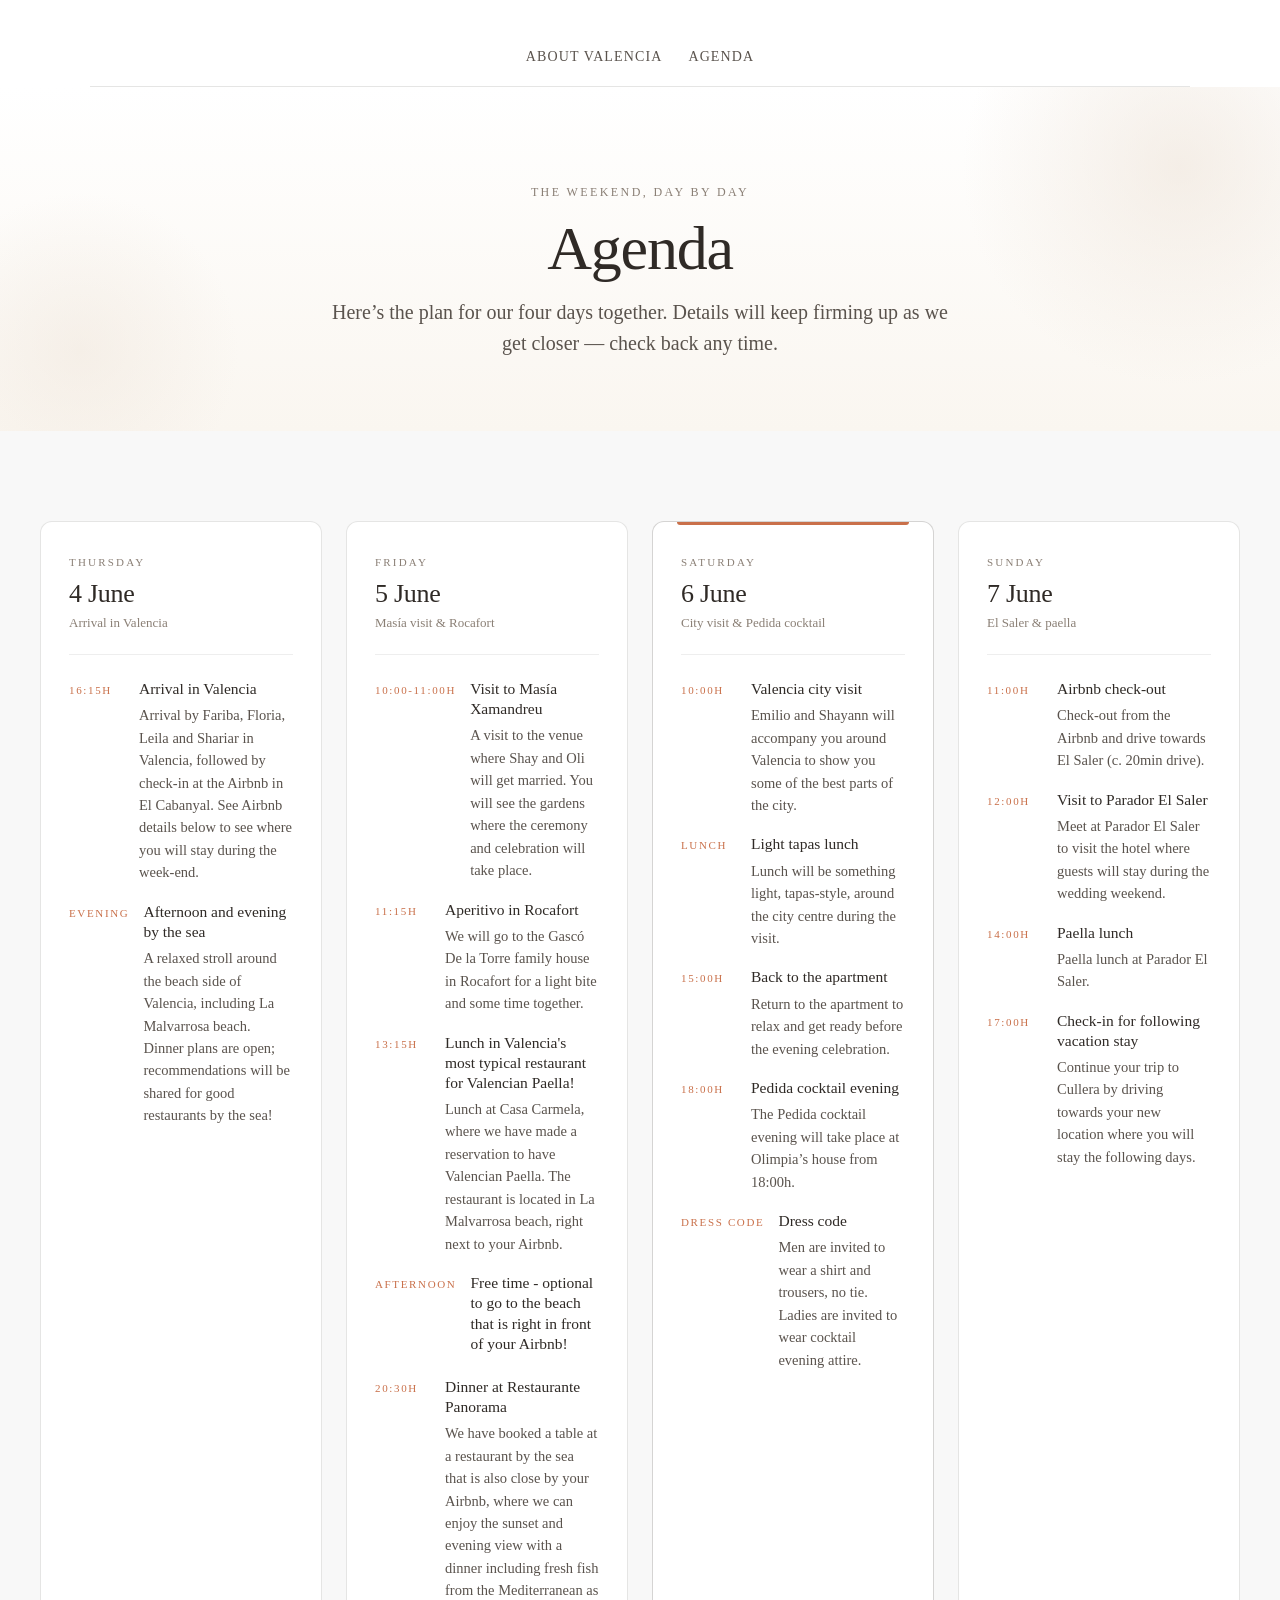
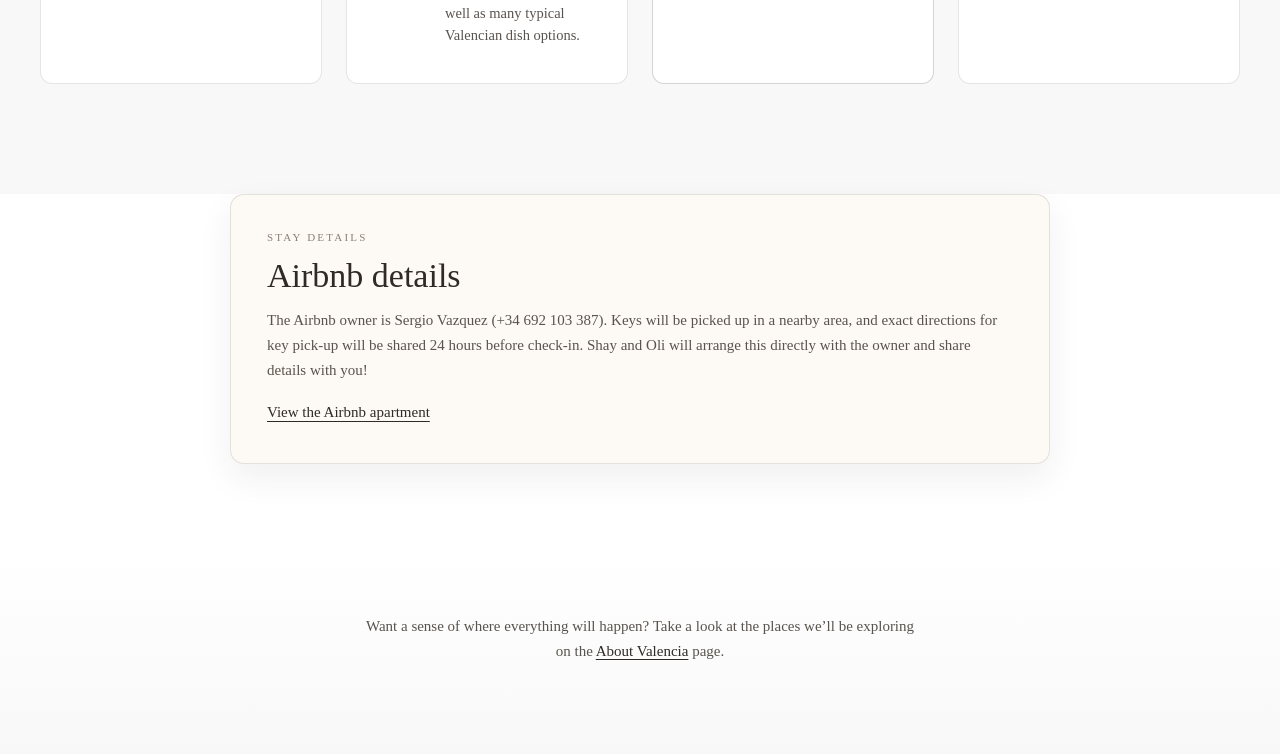
==== commit 2b067cd5: "Update pedida weekend agenda" ====
--- a/docs/agenda.html
+++ b/docs/agenda.html
@@ -369,7 +369,7 @@
             </div>
 
             <div class="ag-slot">
-              <span class="ag-slot-time">11:15-12:30h</span>
+              <span class="ag-slot-time">11:15h</span>
               <div class="ag-slot-body">
                 <strong>Aperitivo in Rocafort</strong>
                 <p>We will go to the Gascó De la Torre family house in Rocafort for a light bite and some time together.</p>
@@ -385,7 +385,7 @@
             </div>
 
             <div class="ag-slot">
-              <span class="ag-slot-time">15:00-19:00h</span>
+              <span class="ag-slot-time">Afternoon</span>
               <div class="ag-slot-body">
                 <strong>Free time - optional to go to the beach that is right in front of your Airbnb! </strong>
                               </div>
@@ -443,7 +443,7 @@
             </div>
 
             <div class="ag-slot">
-              <span class="ag-slot-time">Dress code for the Pedida: Cocktail attire</span>
+              <span class="ag-slot-time">Dress code</span>
               <div class="ag-slot-body">
                 <strong>Dress code</strong>
                 <p>Men are invited to wear a shirt and trousers, no tie. Ladies are invited to wear cocktail evening attire.</p>
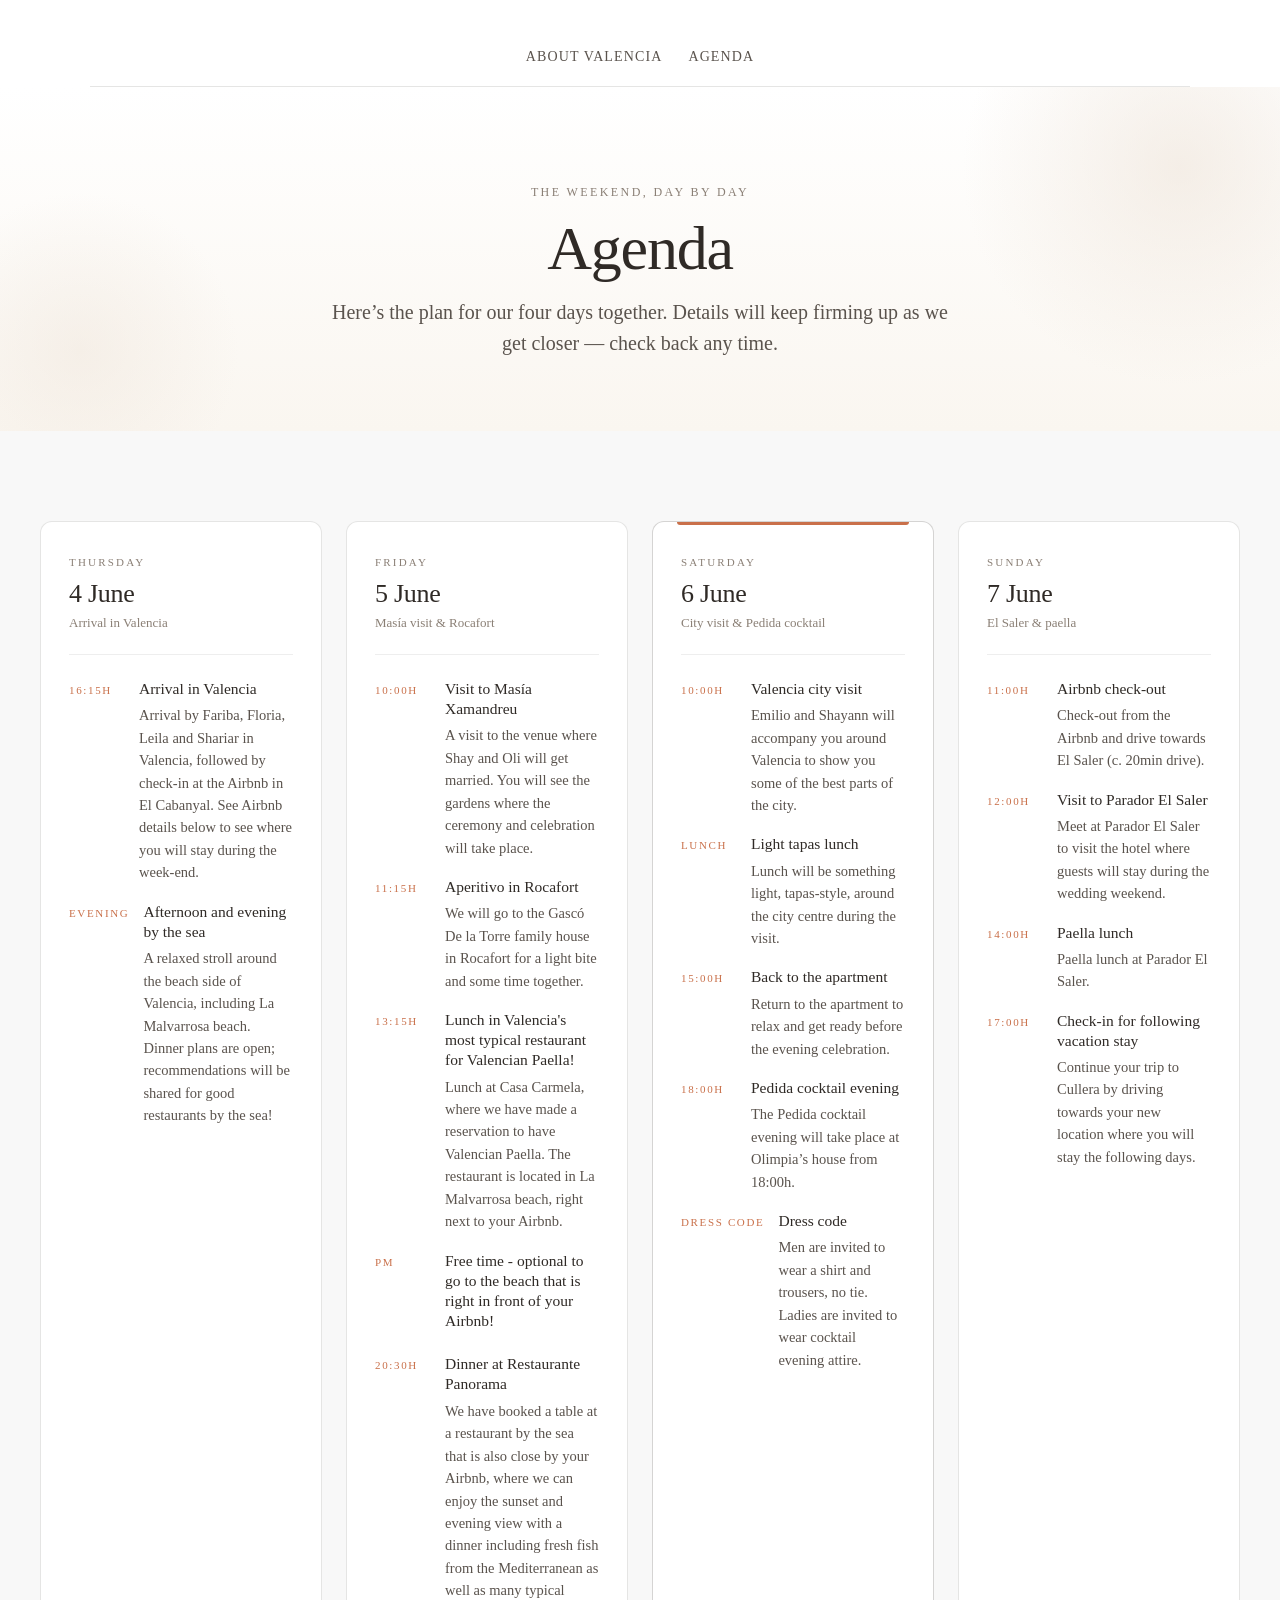
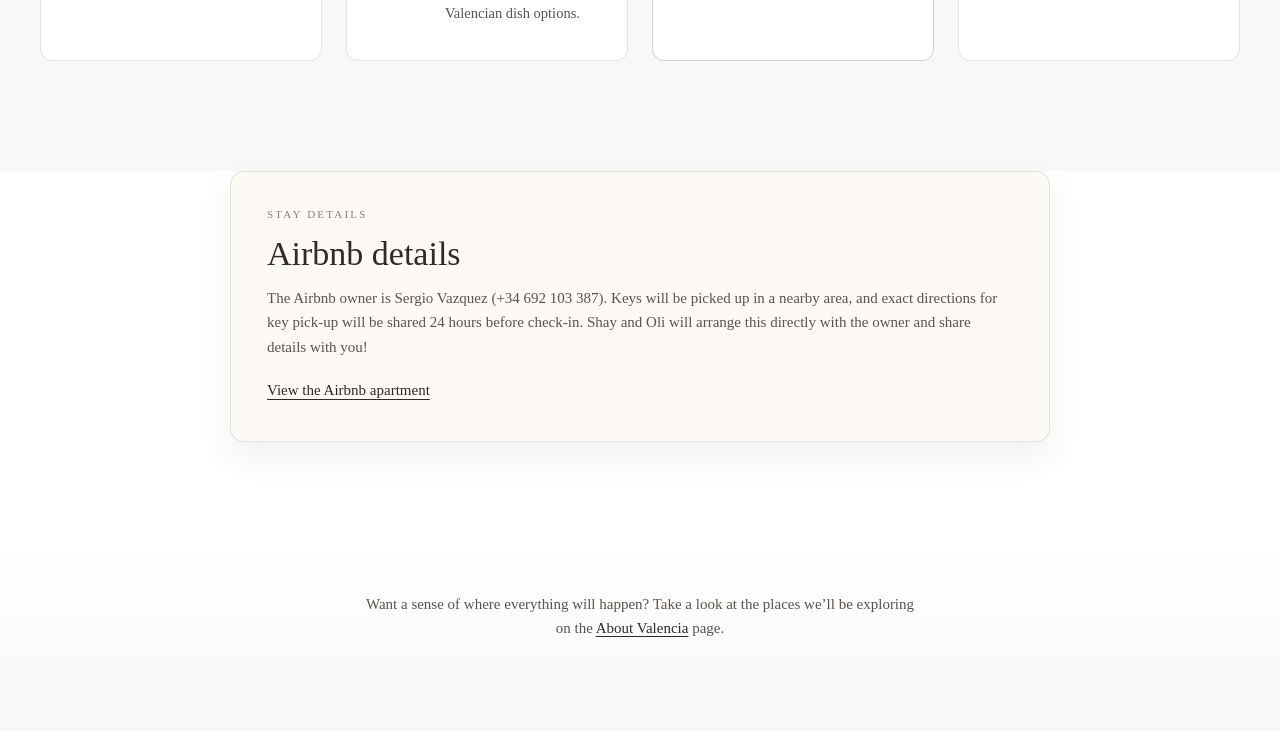
==== commit 7438aa48: "Update pedida weekend agenda" ====
--- a/docs/agenda.html
+++ b/docs/agenda.html
@@ -361,7 +361,7 @@
 
           <div class="ag-slots">
             <div class="ag-slot">
-              <span class="ag-slot-time">10:00-11:00h</span>
+              <span class="ag-slot-time">10:00h</span>
               <div class="ag-slot-body">
                 <strong>Visit to Masía Xamandreu</strong>
                 <p>A visit to the venue where Shay and Oli will get married. You will see the gardens where the ceremony and celebration will take place.</p>
@@ -385,7 +385,7 @@
             </div>
 
             <div class="ag-slot">
-              <span class="ag-slot-time">Afternoon</span>
+              <span class="ag-slot-time">PM</span>
               <div class="ag-slot-body">
                 <strong>Free time - optional to go to the beach that is right in front of your Airbnb! </strong>
                               </div>
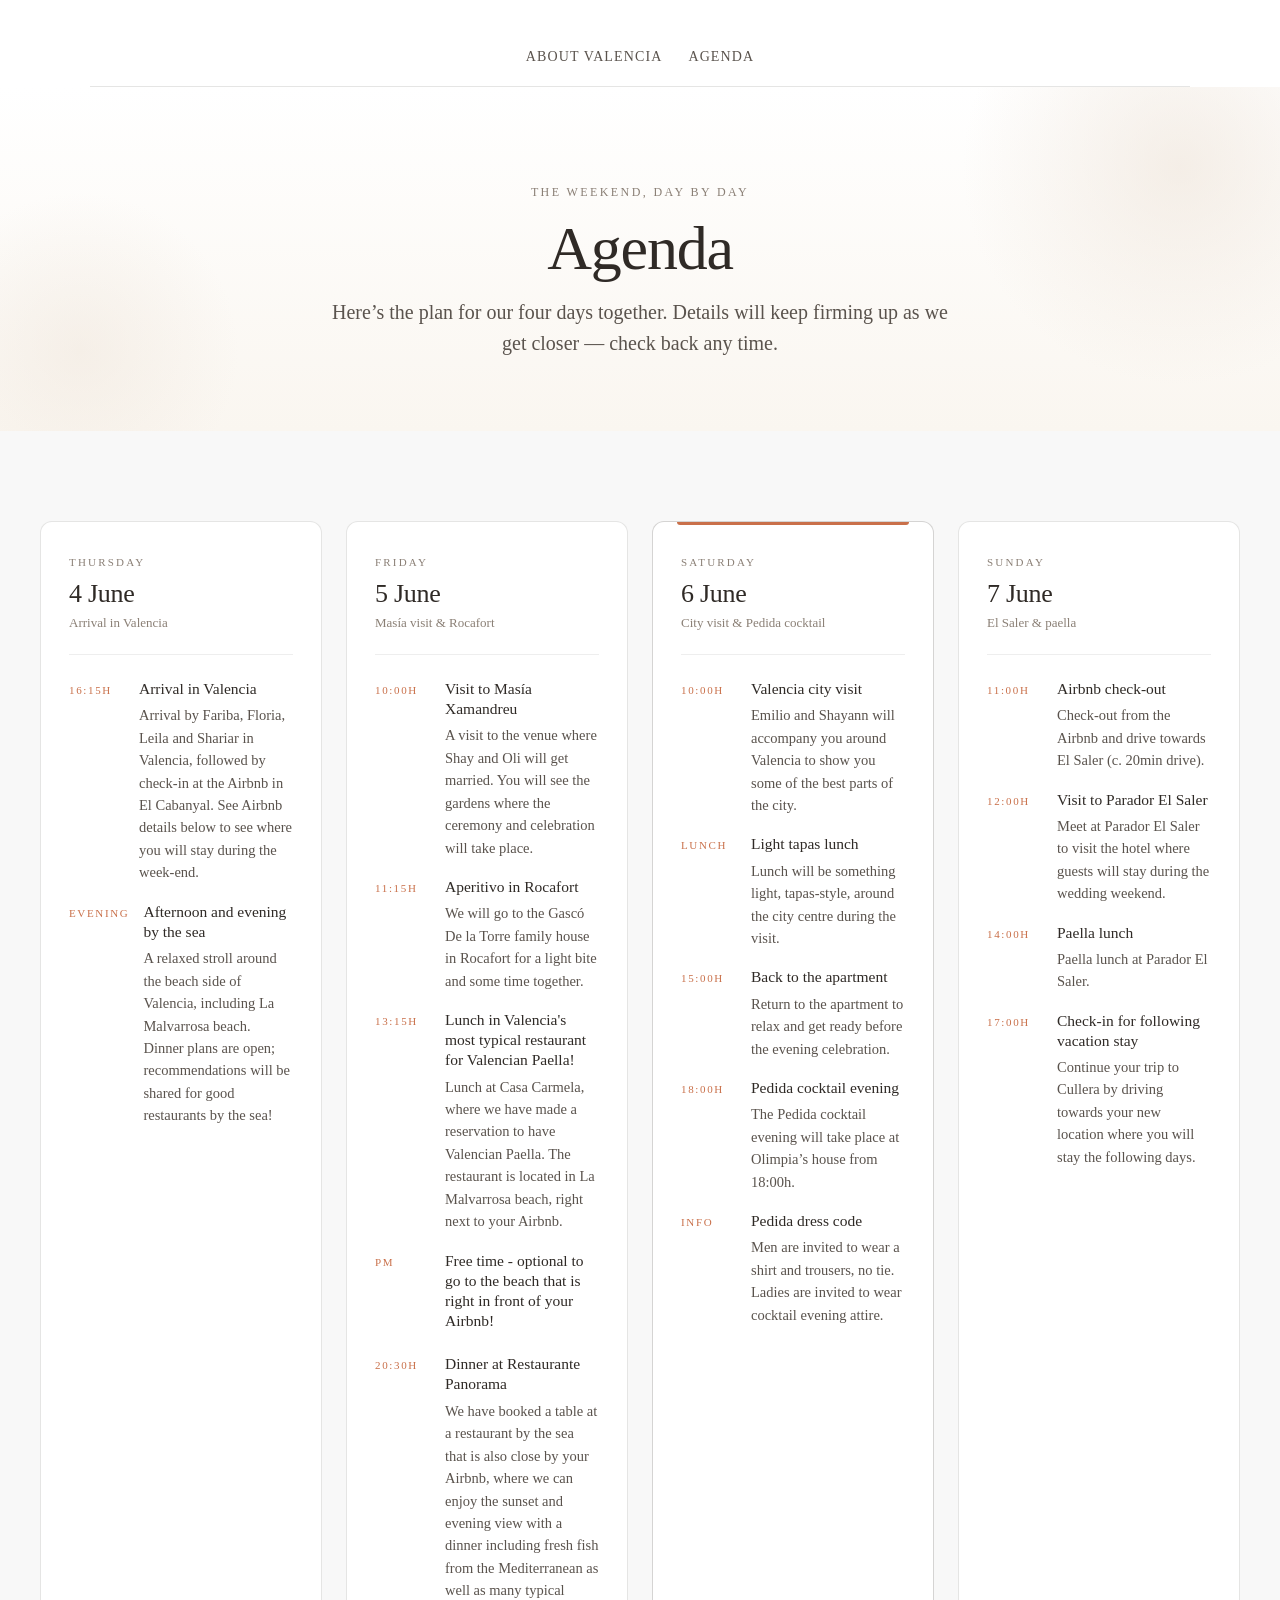
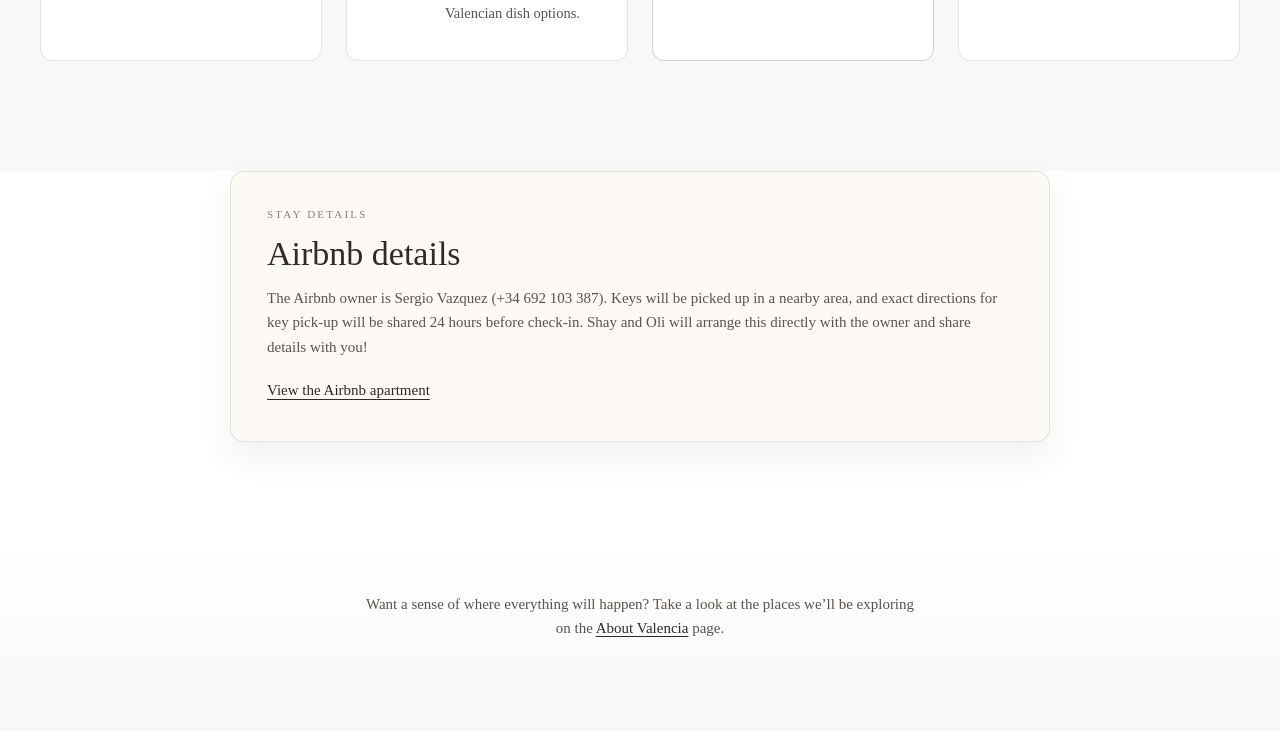
==== commit 2bbad34c: "Update pedida weekend agenda" ====
--- a/docs/agenda.html
+++ b/docs/agenda.html
@@ -443,9 +443,9 @@
             </div>
 
             <div class="ag-slot">
-              <span class="ag-slot-time">Dress code</span>
-              <div class="ag-slot-body">
-                <strong>Dress code</strong>
+              <span class="ag-slot-time">INFO</span>
+              <div class="ag-slot-body">
+                <strong>Pedida dress code</strong>
                 <p>Men are invited to wear a shirt and trousers, no tie. Ladies are invited to wear cocktail evening attire.</p>
               </div>
             </div>
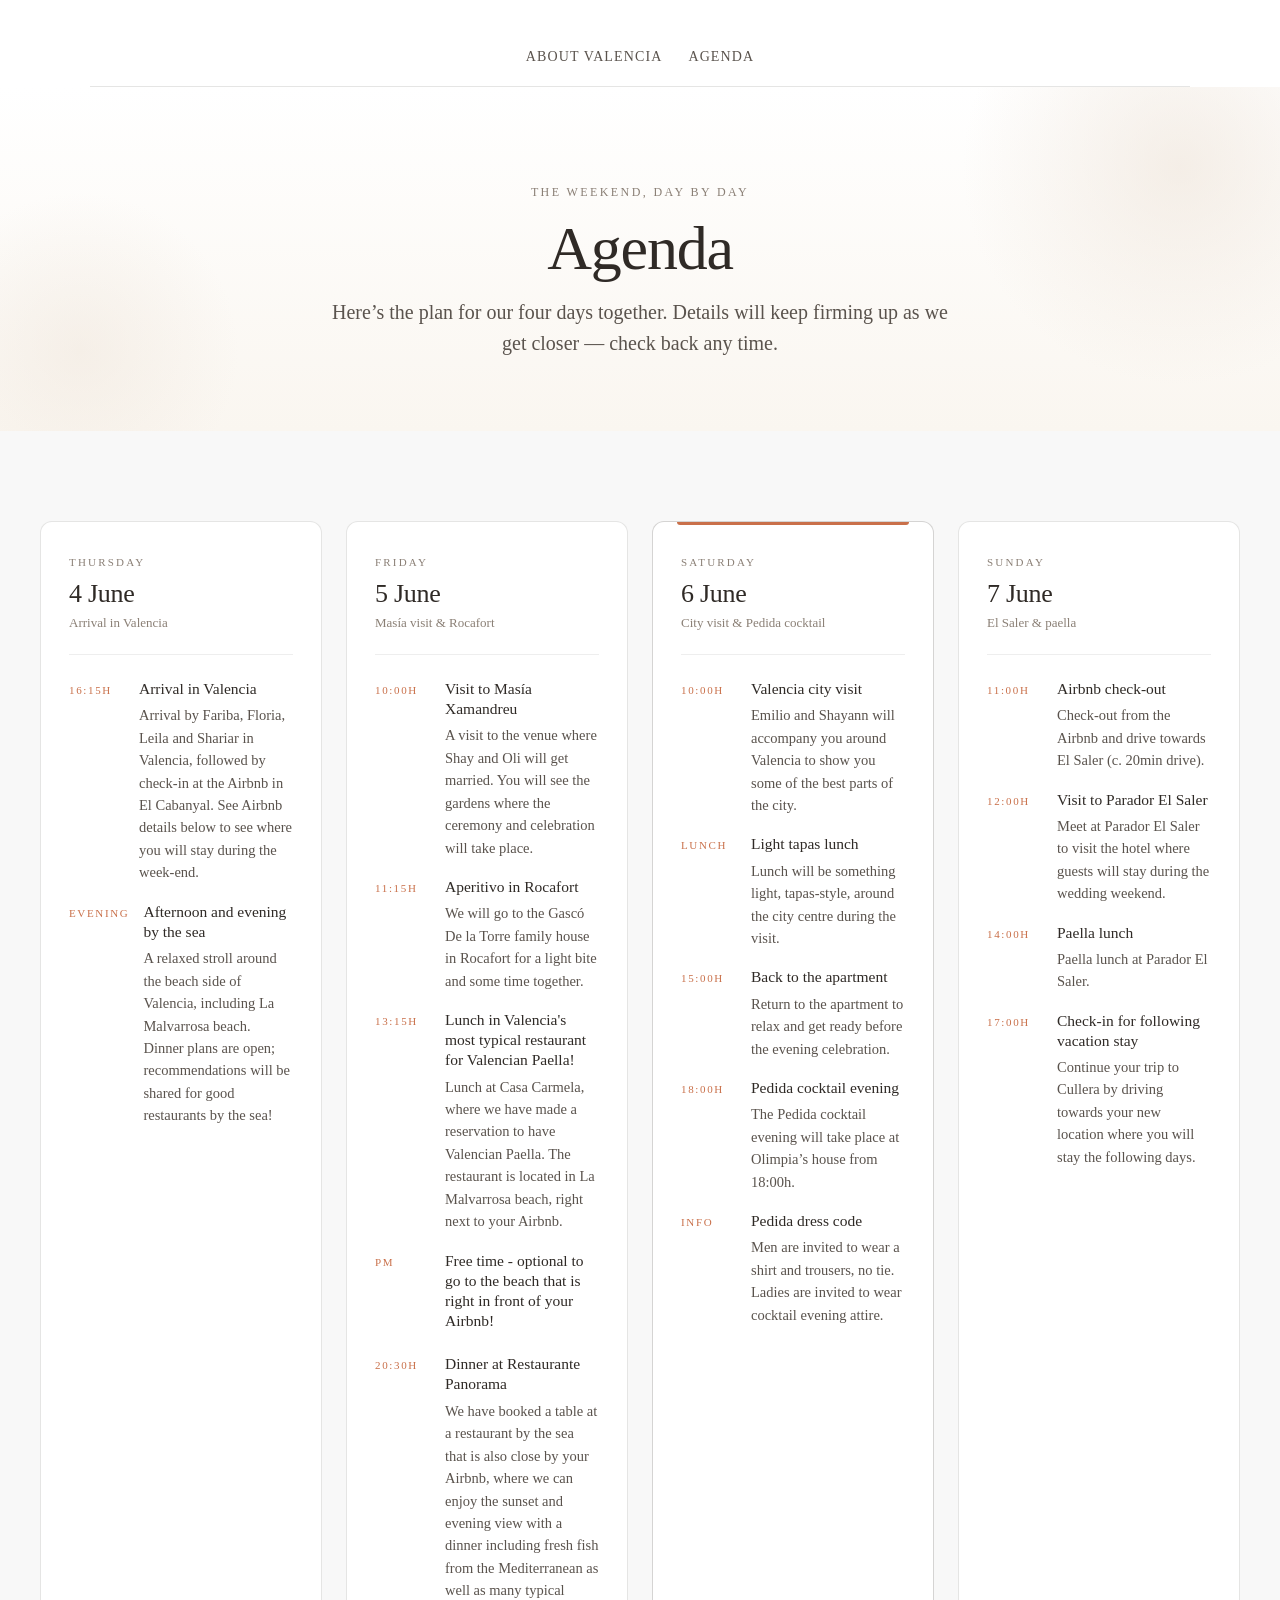
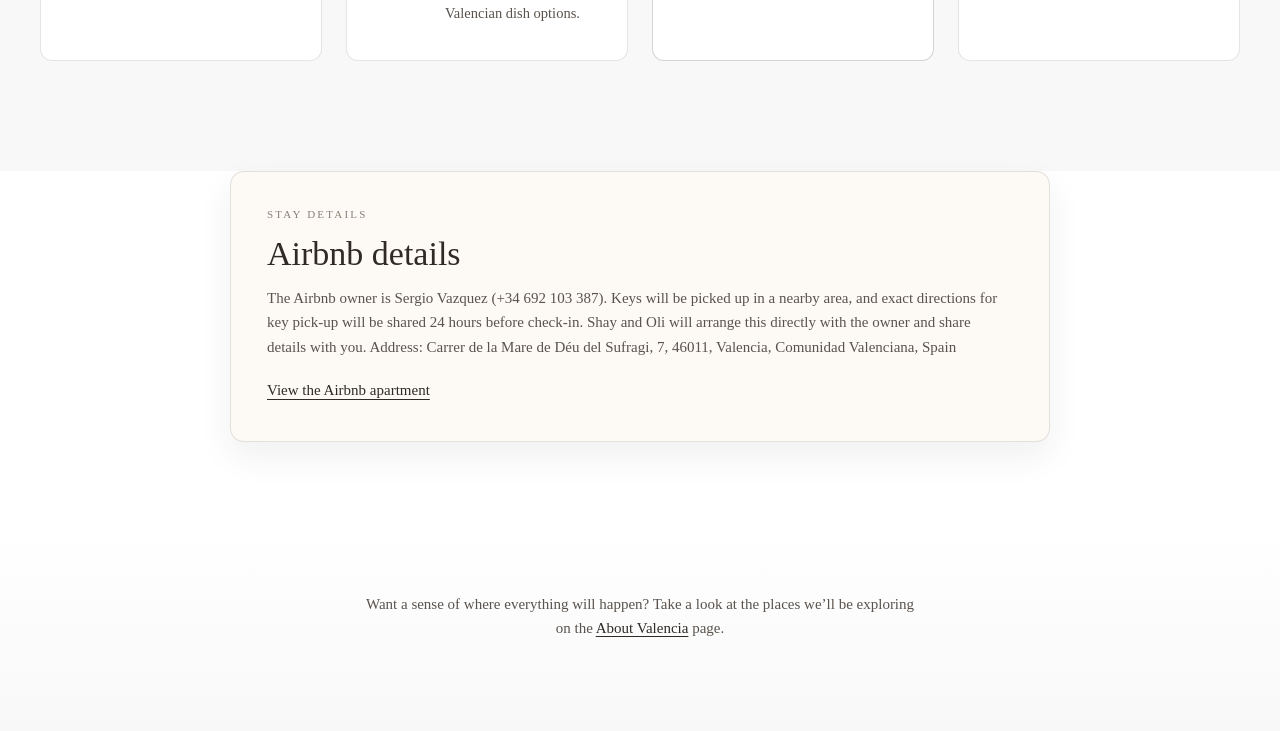
==== commit fc5db2b2: "Update Airbnb address in agenda" ====
--- a/docs/agenda.html
+++ b/docs/agenda.html
@@ -506,7 +506,7 @@
         <p>
           The Airbnb owner is Sergio Vazquez (+34 692 103 387). Keys will be picked up
           in a nearby area, and exact directions for key pick-up will be shared 24 hours
-          before check-in. Shay and Oli will arrange this directly with the owner and share details with you!
+          before check-in. Shay and Oli will arrange this directly with the owner and share details with you. Address: Carrer de la Mare de Déu del Sufragi, 7, 46011, Valencia, Comunidad Valenciana, Spain
         </p>
 
         <p class="ag-details-link">
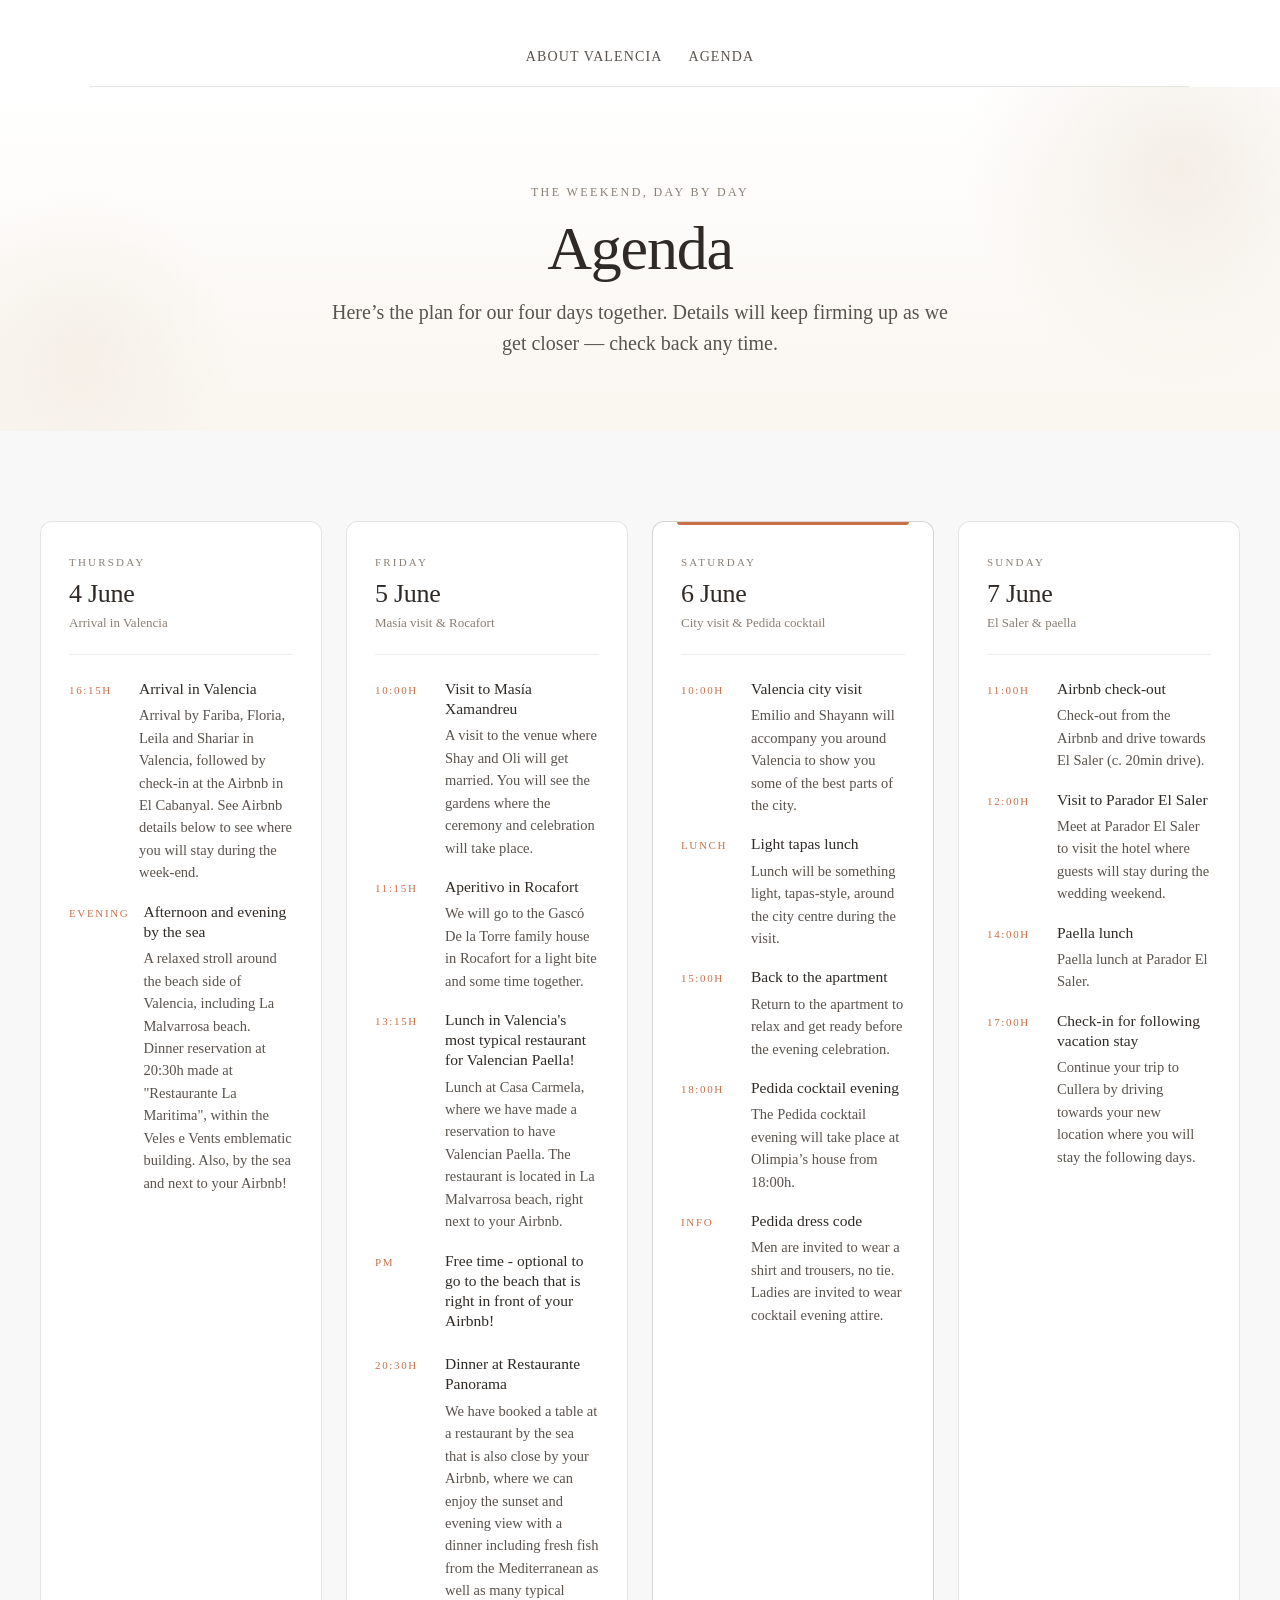
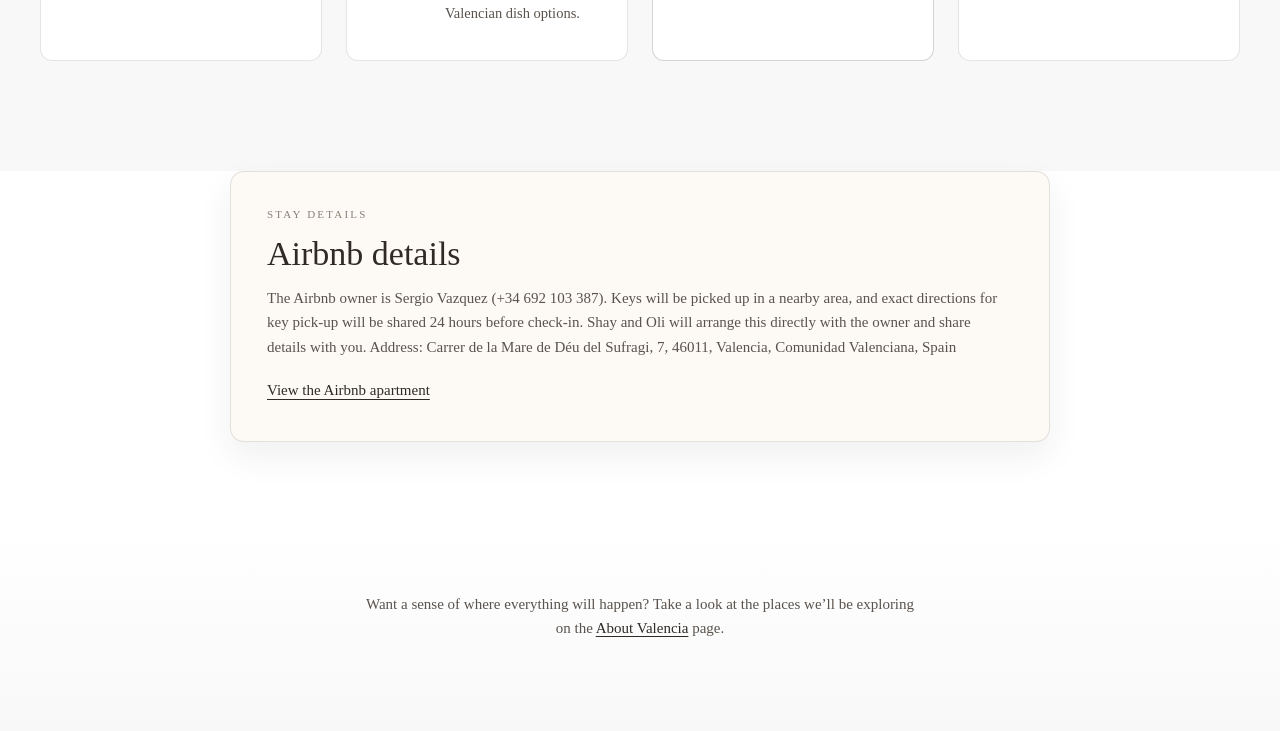
==== commit e88389c0: "Update Thursday dinner details" ====
--- a/docs/agenda.html
+++ b/docs/agenda.html
@@ -345,7 +345,7 @@
               <span class="ag-slot-time">Evening</span>
               <div class="ag-slot-body">
                 <strong>Afternoon and evening by the sea</strong>
-                <p>A relaxed stroll around the beach side of Valencia, including La Malvarrosa beach. Dinner plans are open; recommendations will be shared for good restaurants by the sea!</p>
+                <p>A relaxed stroll around the beach side of Valencia, including La Malvarrosa beach. Dinner reservation at 20:30h made at "Restaurante La Maritima", within the Veles e Vents emblematic building. Also, by the sea and next to your Airbnb!</p>
               </div>
             </div>
           </div>
